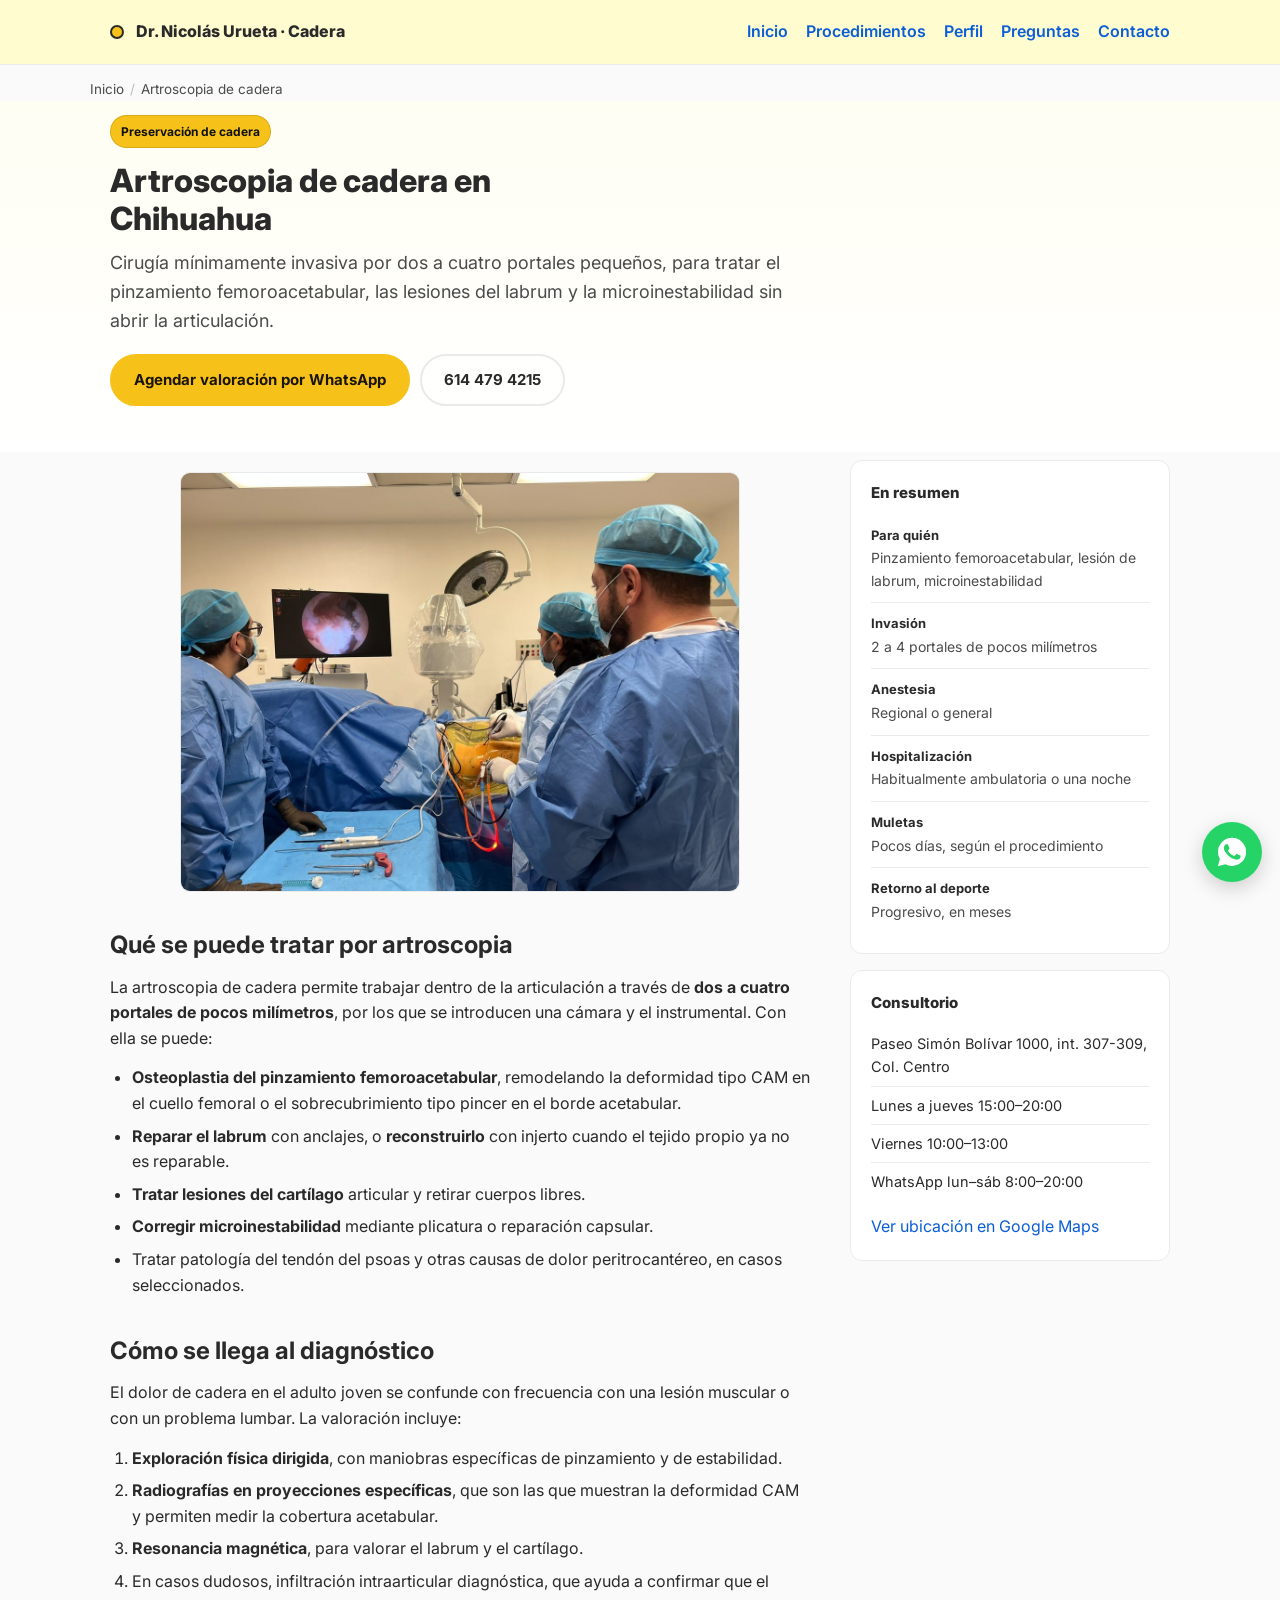
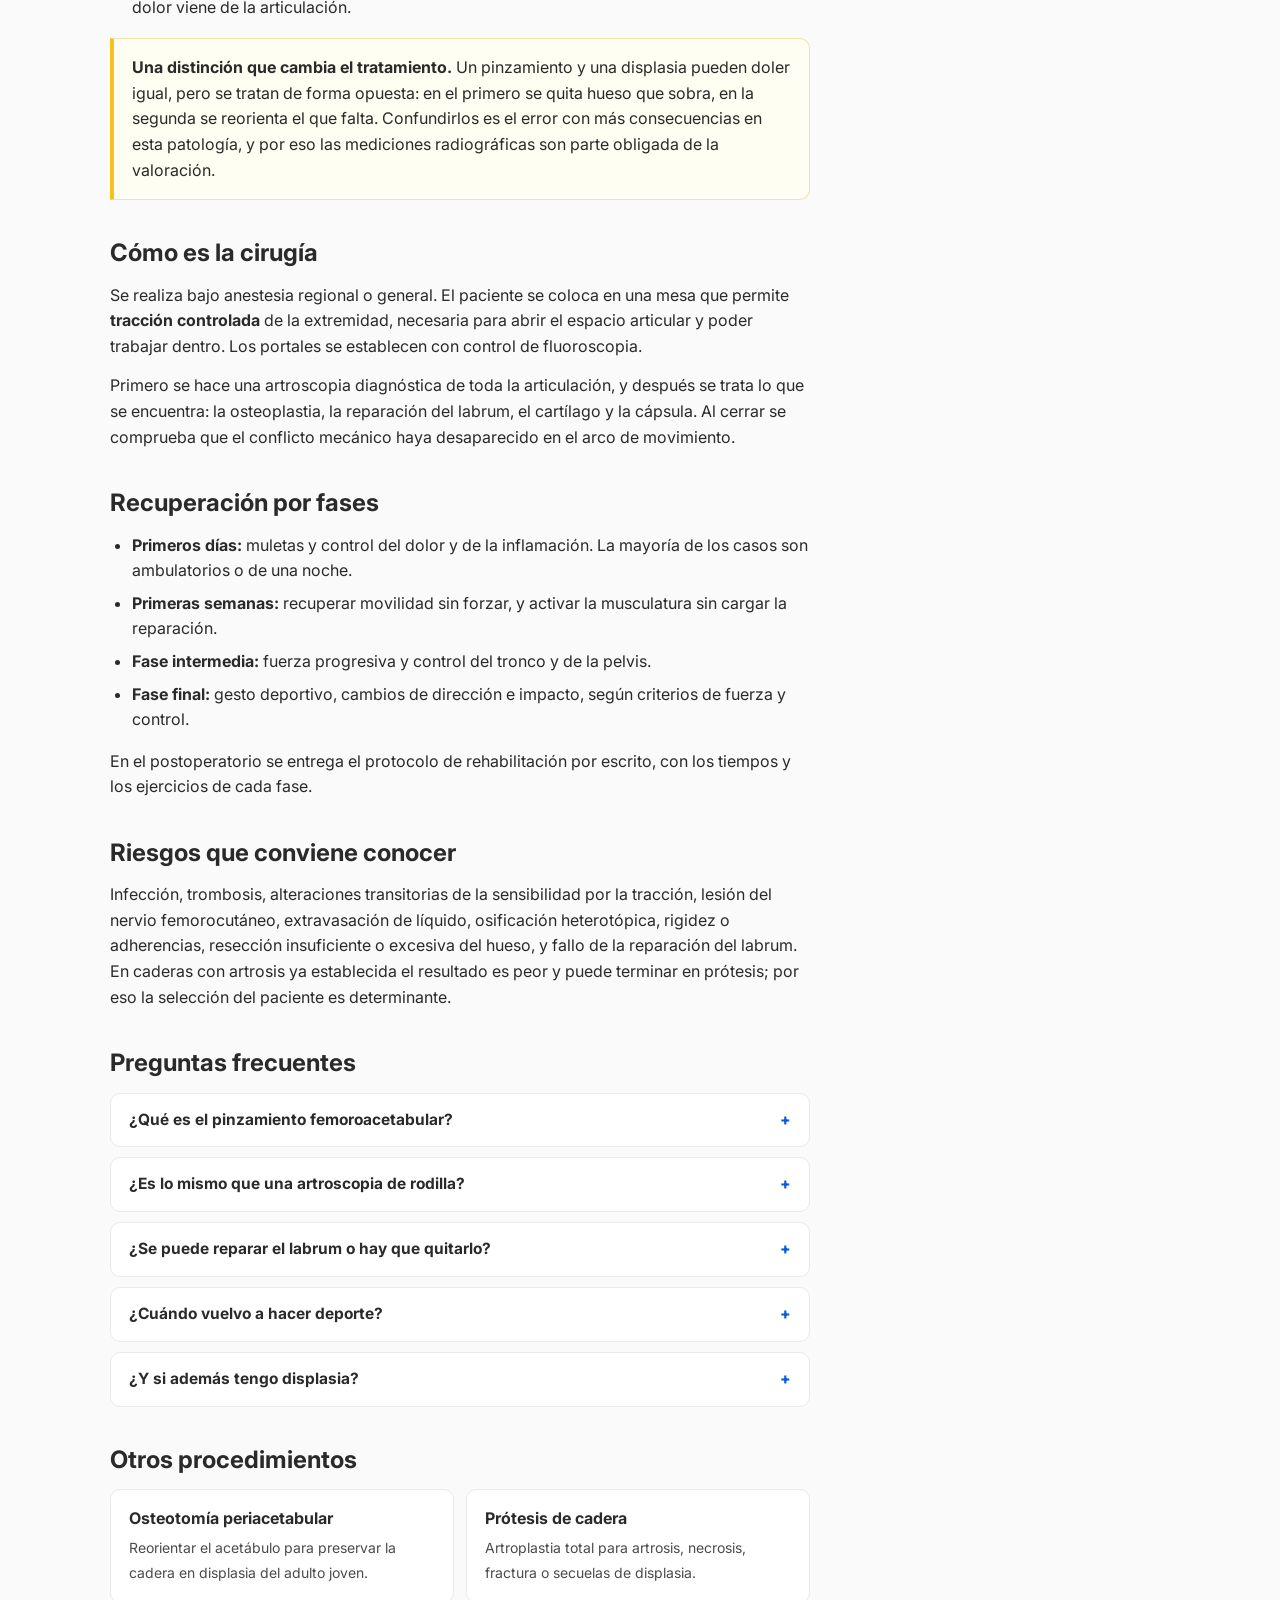
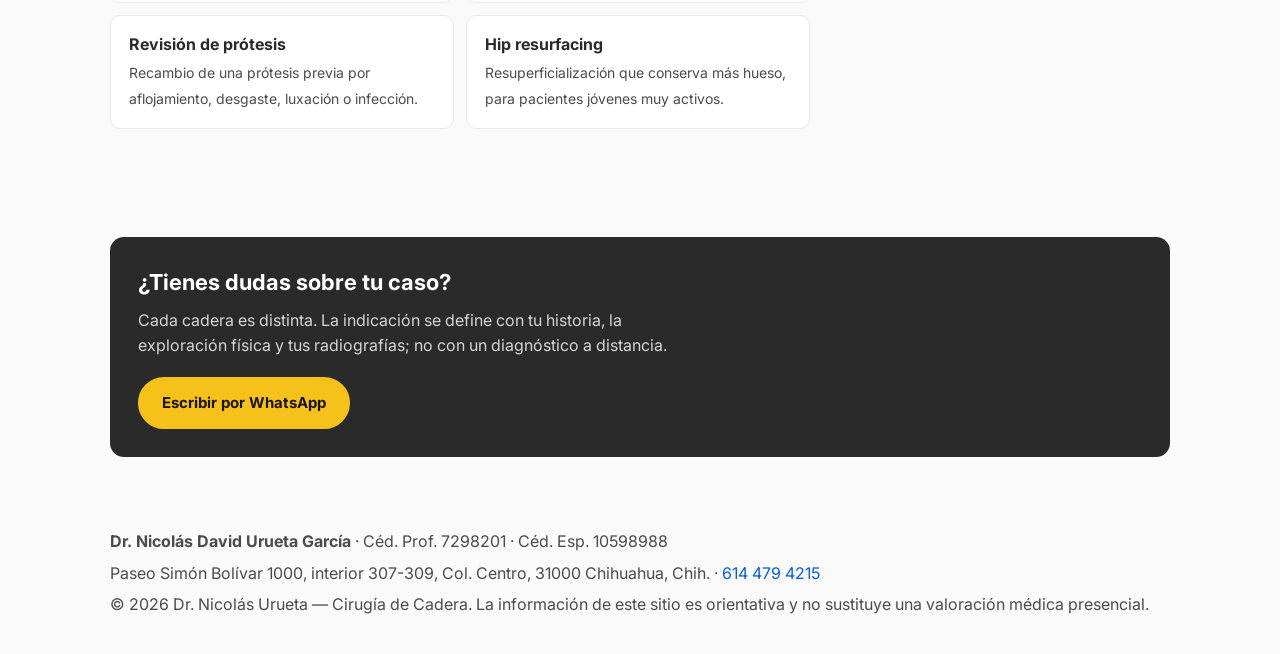
==== artroscopia-de-cadera.html @ ae05951d "Nivel 2: una pagina por procedimiento El sitio deja de ser un one-pager. Siete paginas nuevas, cada " ====
<!doctype html>
<html lang="es-MX">
<head>
  <meta charset="utf-8">
  <meta name="viewport" content="width=device-width, initial-scale=1">
  <title>Artroscopia de cadera en Chihuahua | Dr. Nicolás Urueta</title>
  <meta name="description" content="Artroscopia de cadera para pinzamiento femoroacetabular (CAM y pincer), reparación de labrum y microinestabilidad. Técnica, recuperación y retorno al deporte. Chihuahua.">
  <link rel="canonical" href="https://www.druruetacirugiacadera.com.mx/artroscopia-de-cadera">
  <link rel="icon" href="/favicon.svg" type="image/svg+xml">
  <link rel="apple-touch-icon" href="/apple-touch-icon.png">
  <meta name="theme-color" content="#F6C21A">
  <meta name="robots" content="index,follow,max-image-preview:large">
  <meta name="geo.region" content="MX-CHH">
  <meta name="geo.placename" content="Chihuahua">

  <meta property="og:type" content="article">
  <meta property="og:locale" content="es_MX">
  <meta property="og:site_name" content="Dr. Nicolás Urueta · Cirugía de Cadera">
  <meta property="og:title" content="Artroscopia de cadera en Chihuahua | Dr. Nicolás Urueta">
  <meta property="og:description" content="Artroscopia de cadera para pinzamiento femoroacetabular (CAM y pincer), reparación de labrum y microinestabilidad. Técnica, recuperación y retorno al deporte. Chihuahua.">
  <meta property="og:url" content="https://www.druruetacirugiacadera.com.mx/artroscopia-de-cadera">
  <meta property="og:image" content="https://www.druruetacirugiacadera.com.mx/og.jpg">
  <meta property="og:image:width" content="1200">
  <meta property="og:image:height" content="630">
  <meta name="twitter:card" content="summary_large_image">
  <meta name="twitter:title" content="Artroscopia de cadera en Chihuahua | Dr. Nicolás Urueta">
  <meta name="twitter:description" content="Artroscopia de cadera para pinzamiento femoroacetabular (CAM y pincer), reparación de labrum y microinestabilidad. Técnica, recuperación y retorno al deporte. Chihuahua.">
  <meta name="twitter:image" content="https://www.druruetacirugiacadera.com.mx/og.jpg">

  <link rel="preconnect" href="https://fonts.googleapis.com" crossorigin>
  <link href="https://fonts.googleapis.com/css2?family=Inter:wght@300;400;600;800&display=swap" rel="stylesheet">
  <link rel="stylesheet" href="/estilos.css">

  <script type="application/ld+json">
{
  "@context": "https://schema.org",
  "@graph": [
    {
      "@type": "MedicalWebPage",
      "@id": "https://www.druruetacirugiacadera.com.mx/artroscopia-de-cadera#page",
      "url": "https://www.druruetacirugiacadera.com.mx/artroscopia-de-cadera",
      "name": "Artroscopia de cadera en Chihuahua | Dr. Nicolás Urueta",
      "description": "Artroscopia de cadera para pinzamiento femoroacetabular (CAM y pincer), reparación de labrum y microinestabilidad. Técnica, recuperación y retorno al deporte. Chihuahua.",
      "inLanguage": "es-MX",
      "isPartOf": {
        "@type": "WebSite",
        "url": "https://www.druruetacirugiacadera.com.mx/"
      },
      "about": {
        "@id": "https://www.druruetacirugiacadera.com.mx/#physician"
      },
      "author": {
        "@id": "https://www.druruetacirugiacadera.com.mx/#physician"
      }
    },
    {
      "@type": "BreadcrumbList",
      "itemListElement": [
        {
          "@type": "ListItem",
          "position": 1,
          "name": "Inicio",
          "item": "https://www.druruetacirugiacadera.com.mx/"
        },
        {
          "@type": "ListItem",
          "position": 2,
          "name": "Artroscopia de cadera",
          "item": "https://www.druruetacirugiacadera.com.mx/artroscopia-de-cadera"
        }
      ]
    },
    {
      "@type": "MedicalProcedure",
      "@id": "https://www.druruetacirugiacadera.com.mx/artroscopia-de-cadera#procedimiento",
      "name": "Artroscopia de cadera",
      "procedureType": "https://schema.org/SurgicalProcedure",
      "bodyLocation": "Cadera",
      "description": "Artroscopia de cadera para pinzamiento femoroacetabular (CAM y pincer), reparación de labrum y microinestabilidad. Técnica, recuperación y retorno al deporte. Chihuahua.",
      "howPerformed": "A través de portales pequeños se introducen una cámara y el instrumental. Permite osteoplastia del pinzamiento CAM o pincer, reparación o reconstrucción del labrum, tratamiento de lesiones de cartílago y plicatura capsular.",
      "preparation": "Exploración física dirigida con maniobras de pinzamiento, radiografías en proyecciones específicas y resonancia magnética, habitualmente con evaluación del labrum.",
      "followup": "Muletas los primeros días, rehabilitación por fases y retorno progresivo al deporte a lo largo de varios meses.",
      "url": "https://www.druruetacirugiacadera.com.mx/artroscopia-de-cadera"
    },
    {
      "@type": "FAQPage",
      "mainEntity": [
        {
          "@type": "Question",
          "name": "¿Qué es el pinzamiento femoroacetabular?",
          "acceptedAnswer": {
            "@type": "Answer",
            "text": "Es un conflicto mecánico entre el fémur y el acetábulo. Puede ser porque el cuello del fémur tiene una prominencia que no debería estar —lo que se llama deformidad tipo CAM—, porque el acetábulo cubre de más en un borde —tipo pincer—, o por una combinación de las dos. El resultado es que en ciertos movimientos, sobre todo flexión con rotación interna, esas dos superficies chocan. Ese choque repetido desgarra el labrum y daña el cartílago del borde acetabular."
          }
        },
        {
          "@type": "Question",
          "name": "¿Es lo mismo que una artroscopia de rodilla?",
          "acceptedAnswer": {
            "@type": "Answer",
            "text": "No, y la diferencia importa. La cadera es una articulación profunda, rodeada de músculo y con una cápsula muy resistente. Técnicamente es considerablemente más demandante que la rodilla, requiere instrumental específico, tracción controlada de la extremidad y control con fluoroscopia. Es una de las razones por las que se considera un procedimiento de subespecialidad y no una artroscopia general."
          }
        },
        {
          "@type": "Question",
          "name": "¿Se puede reparar el labrum o hay que quitarlo?",
          "acceptedAnswer": {
            "@type": "Answer",
            "text": "Siempre que sea posible se repara, no se resecciona. El labrum tiene una función de sellado que ayuda a la estabilidad y a la distribución del líquido articular dentro de la cadera; quitarlo alivia a corto plazo pero deja peor la mecánica. Cuando el tejido ya no es reparable existe la posibilidad de reconstruirlo con injerto. Esa decisión depende de lo que se encuentre durante la cirugía y se conversa antes como escenario posible."
          }
        },
        {
          "@type": "Question",
          "name": "¿Cuándo vuelvo a hacer deporte?",
          "acceptedAnswer": {
            "@type": "Answer",
            "text": "El retorno es por fases y toma meses, no semanas. Las primeras semanas se trabaja movilidad y control, después fuerza, y al final gesto deportivo e impacto. Forzar el calendario es la causa más frecuente de que una artroscopia bien hecha dé un resultado mediocre. El alta deportiva se da por criterios de fuerza y control, no por fecha en el calendario."
          }
        },
        {
          "@type": "Question",
          "name": "¿Y si además tengo displasia?",
          "acceptedAnswer": {
            "@type": "Answer",
            "text": "Ahí hay que tener cuidado. En una cadera displásica, hacer solo artroscopia puede empeorar la inestabilidad, porque el labrum y la cápsula están compensando una cobertura ósea insuficiente. En esos casos la conversación correcta es sobre corregir la cobertura, con una osteotomía periacetabular, sola o combinada. Distinguir un pinzamiento de una displasia es una de las decisiones más importantes de toda la valoración."
          }
        }
      ]
    }
  ]
}
  </script>
</head>
<body>

  <header class="nav">
    <div class="wrap nav-inner">
      <a class="brand" href="/" style="text-decoration:none">
        <span class="dot"></span>
        <span class="brandname">Dr. Nicolás Urueta · Cadera</span>
      </a>
      <nav>
        <ul>
          <li><a href="/">Inicio</a></li>
          <li><a href="/#procedimientos">Procedimientos</a></li>
          <li><a href="/dr-nicolas-urueta">Perfil</a></li>
          <li><a href="/preguntas-frecuentes">Preguntas</a></li>
          <li><a href="/#contacto">Contacto</a></li>
        </ul>
      </nav>
    </div>
  </header>

  <div class="wrap crumb"><a href="/">Inicio</a><span>/</span>Artroscopia de cadera</div>

  <section class="page-hero" style="border-top:none;padding-top:14px">
    <div class="wrap">
      <span class="chip">Preservación de cadera</span>
      <h1>Artroscopia de cadera en Chihuahua</h1>
      <p class="lead">Cirugía mínimamente invasiva por dos a cuatro portales pequeños, para tratar el pinzamiento femoroacetabular, las lesiones del labrum y la microinestabilidad sin abrir la articulación.</p>
      <div class="cta-row">
        <a class="btn btn-primary" href="https://wa.me/526142157019?text=Hola%2C%20me%20gustar%C3%ADa%20agendar%20una%20cita">Agendar valoración por WhatsApp</a>
        <a class="btn btn-ghost" href="tel:+526144794215">614 479 4215</a>
      </div>
    </div>
  </section>

  <section style="border-top:none;padding-top:8px">
    <div class="wrap layout">
      <div class="prose">
  <img class="procedure-image" src="/artroscopia-cadera.jpg" alt="El Dr. Nicolás Urueta y su equipo durante una artroscopia de cadera en quirófano" loading="lazy" width="1200" height="900">

  <h2>Qué se puede tratar por artroscopia</h2>
  <p>La artroscopia de cadera permite trabajar dentro de la articulación a través de <strong>dos a cuatro portales de pocos milímetros</strong>, por los que se introducen una cámara y el instrumental. Con ella se puede:</p>
  <ul>
    <li><strong>Osteoplastia del pinzamiento femoroacetabular</strong>, remodelando la deformidad tipo CAM en el cuello femoral o el sobrecubrimiento tipo pincer en el borde acetabular.</li>
    <li><strong>Reparar el labrum</strong> con anclajes, o <strong>reconstruirlo</strong> con injerto cuando el tejido propio ya no es reparable.</li>
    <li><strong>Tratar lesiones del cartílago</strong> articular y retirar cuerpos libres.</li>
    <li><strong>Corregir microinestabilidad</strong> mediante plicatura o reparación capsular.</li>
    <li>Tratar patología del tendón del psoas y otras causas de dolor peritrocantéreo, en casos seleccionados.</li>
  </ul>

  <h2>Cómo se llega al diagnóstico</h2>
  <p>El dolor de cadera en el adulto joven se confunde con frecuencia con una lesión muscular o con un problema lumbar. La valoración incluye:</p>
  <ol>
    <li><strong>Exploración física dirigida</strong>, con maniobras específicas de pinzamiento y de estabilidad.</li>
    <li><strong>Radiografías en proyecciones específicas</strong>, que son las que muestran la deformidad CAM y permiten medir la cobertura acetabular.</li>
    <li><strong>Resonancia magnética</strong>, para valorar el labrum y el cartílago.</li>
    <li>En casos dudosos, infiltración intraarticular diagnóstica, que ayuda a confirmar que el dolor viene de la articulación.</li>
  </ol>

  <div class="callout">
    <p><strong>Una distinción que cambia el tratamiento.</strong> Un pinzamiento y una displasia pueden doler igual, pero se tratan de forma opuesta: en el primero se quita hueso que sobra, en la segunda se reorienta el que falta. Confundirlos es el error con más consecuencias en esta patología, y por eso las mediciones radiográficas son parte obligada de la valoración.</p>
  </div>

  <h2>Cómo es la cirugía</h2>
  <p>Se realiza bajo anestesia regional o general. El paciente se coloca en una mesa que permite <strong>tracción controlada</strong> de la extremidad, necesaria para abrir el espacio articular y poder trabajar dentro. Los portales se establecen con control de fluoroscopia.</p>
  <p>Primero se hace una artroscopia diagnóstica de toda la articulación, y después se trata lo que se encuentra: la osteoplastia, la reparación del labrum, el cartílago y la cápsula. Al cerrar se comprueba que el conflicto mecánico haya desaparecido en el arco de movimiento.</p>

  <h2>Recuperación por fases</h2>
  <ul>
    <li><strong>Primeros días:</strong> muletas y control del dolor y de la inflamación. La mayoría de los casos son ambulatorios o de una noche.</li>
    <li><strong>Primeras semanas:</strong> recuperar movilidad sin forzar, y activar la musculatura sin cargar la reparación.</li>
    <li><strong>Fase intermedia:</strong> fuerza progresiva y control del tronco y de la pelvis.</li>
    <li><strong>Fase final:</strong> gesto deportivo, cambios de dirección e impacto, según criterios de fuerza y control.</li>
  </ul>
  <p>En el postoperatorio se entrega el protocolo de rehabilitación por escrito, con los tiempos y los ejercicios de cada fase.</p>

  <h2>Riesgos que conviene conocer</h2>
  <p>Infección, trombosis, alteraciones transitorias de la sensibilidad por la tracción, lesión del nervio femorocutáneo, extravasación de líquido, osificación heterotópica, rigidez o adherencias, resección insuficiente o excesiva del hueso, y fallo de la reparación del labrum. En caderas con artrosis ya establecida el resultado es peor y puede terminar en prótesis; por eso la selección del paciente es determinante.</p>
 
  <h2>Preguntas frecuentes</h2>
  <details class="faq"><summary>¿Qué es el pinzamiento femoroacetabular?</summary><div class="body"><p>Es un conflicto mecánico entre el fémur y el acetábulo. Puede ser porque el cuello del fémur tiene una prominencia que no debería estar —lo que se llama deformidad tipo CAM—, porque el acetábulo cubre de más en un borde —tipo pincer—, o por una combinación de las dos.</p><p>El resultado es que en ciertos movimientos, sobre todo flexión con rotación interna, esas dos superficies chocan. Ese choque repetido desgarra el labrum y daña el cartílago del borde acetabular.</p></div></details>
  <details class="faq"><summary>¿Es lo mismo que una artroscopia de rodilla?</summary><div class="body"><p>No, y la diferencia importa. La cadera es una articulación profunda, rodeada de músculo y con una cápsula muy resistente. Técnicamente es considerablemente más demandante que la rodilla, requiere instrumental específico, tracción controlada de la extremidad y control con fluoroscopia.</p><p>Es una de las razones por las que se considera un procedimiento de subespecialidad y no una artroscopia general.</p></div></details>
  <details class="faq"><summary>¿Se puede reparar el labrum o hay que quitarlo?</summary><div class="body"><p>Siempre que sea posible se repara, no se resecciona. El labrum tiene una función de sellado que ayuda a la estabilidad y a la distribución del líquido articular dentro de la cadera; quitarlo alivia a corto plazo pero deja peor la mecánica.</p><p>Cuando el tejido ya no es reparable existe la posibilidad de reconstruirlo con injerto. Esa decisión depende de lo que se encuentre durante la cirugía y se conversa antes como escenario posible.</p></div></details>
  <details class="faq"><summary>¿Cuándo vuelvo a hacer deporte?</summary><div class="body"><p>El retorno es por fases y toma meses, no semanas. Las primeras semanas se trabaja movilidad y control, después fuerza, y al final gesto deportivo e impacto.</p><p>Forzar el calendario es la causa más frecuente de que una artroscopia bien hecha dé un resultado mediocre. El alta deportiva se da por criterios de fuerza y control, no por fecha en el calendario.</p></div></details>
  <details class="faq"><summary>¿Y si además tengo displasia?</summary><div class="body"><p>Ahí hay que tener cuidado. En una cadera displásica, hacer solo artroscopia puede empeorar la inestabilidad, porque el labrum y la cápsula están compensando una cobertura ósea insuficiente.</p><p>En esos casos la conversación correcta es sobre corregir la cobertura, con una osteotomía periacetabular, sola o combinada. Distinguir un pinzamiento de una displasia es una de las decisiones más importantes de toda la valoración.</p></div></details>
  <h2>Otros procedimientos</h2>
  <div class="related"><a href="/osteotomia-periacetabular"><b>Osteotomía periacetabular</b><span>Reorientar el acetábulo para preservar la cadera en displasia del adulto joven.</span></a><a href="/protesis-de-cadera"><b>Prótesis de cadera</b><span>Artroplastia total para artrosis, necrosis, fractura o secuelas de displasia.</span></a><a href="/revision-de-protesis"><b>Revisión de prótesis</b><span>Recambio de una prótesis previa por aflojamiento, desgaste, luxación o infección.</span></a><a href="/hip-resurfacing"><b>Hip resurfacing</b><span>Resuperficialización que conserva más hueso, para pacientes jóvenes muy activos.</span></a></div>
      </div>
      <div class="aside">
        <div class="card"><h4>En resumen</h4><div class="keyval" style="margin:0;border:none"><div><b>Para quién</b><span>Pinzamiento femoroacetabular, lesión de labrum, microinestabilidad</span></div><div><b>Invasión</b><span>2 a 4 portales de pocos milímetros</span></div><div><b>Anestesia</b><span>Regional o general</span></div><div><b>Hospitalización</b><span>Habitualmente ambulatoria o una noche</span></div><div><b>Muletas</b><span>Pocos días, según el procedimiento</span></div><div><b>Retorno al deporte</b><span>Progresivo, en meses</span></div></div></div>
        <div class="card">
          <h4>Consultorio</h4>
          <ul>
            <li>Paseo Simón Bolívar 1000, int. 307-309, Col. Centro</li>
            <li>Lunes a jueves 15:00–20:00</li>
            <li>Viernes 10:00–13:00</li>
            <li>WhatsApp lun–sáb 8:00–20:00</li>
          </ul>
          <p style="margin:14px 0 0"><a href="https://www.google.com/maps/place/Dr.+Nicolas+Urueta%2FCirugia+de+Cadera/@28.6292229,-106.0764218,16z/data=!3m1!4b1!4m6!3m5!1s0x86ea5dfb6e43054b:0x865b34112a9fd4a!8m2!3d28.6292229!4d-106.0738469!16s%2Fg%2F11rzkf9728">Ver ubicación en Google Maps</a></p>
        </div>
      </div>
    </div>
  </section>

  <section style="border-top:none">
    <div class="wrap">
      <div class="cta-band">
        <h2>¿Tienes dudas sobre tu caso?</h2>
        <p>Cada cadera es distinta. La indicación se define con tu historia, la exploración física y tus radiografías; no con un diagnóstico a distancia.</p>
        <a class="btn btn-primary" href="https://wa.me/526142157019?text=Hola%2C%20me%20gustar%C3%ADa%20agendar%20una%20cita">Escribir por WhatsApp</a>
      </div>
    </div>
  </section>

  <footer>
    <div class="wrap">
      <p class="muted" style="margin:0 0 6px"><strong>Dr. Nicolás David Urueta García</strong> · Céd. Prof. 7298201 · Céd. Esp. 10598988</p>
      <p class="muted" style="margin:0 0 6px">Paseo Simón Bolívar 1000, interior 307-309, Col. Centro, 31000 Chihuahua, Chih. · <a href="tel:+526144794215">614 479 4215</a></p>
      <p class="muted" style="margin:0">© <span id="y"></span> Dr. Nicolás Urueta — Cirugía de Cadera. La información de este sitio es orientativa y no sustituye una valoración médica presencial.</p>
    </div>
  </footer>
  <a class="whatsapp-float" href="https://wa.me/526142157019?text=Hola%2C%20me%20gustar%C3%ADa%20agendar%20una%20cita" aria-label="Escribir por WhatsApp">
    <svg width="34" height="34" viewBox="0 0 24 24" fill="#fff" aria-hidden="true"><path d="M12.04 2A9.9 9.9 0 0 0 2.1 11.9c0 1.75.46 3.46 1.34 4.96L2 22l5.28-1.38a9.9 9.9 0 0 0 4.76 1.21h.01a9.9 9.9 0 0 0 9.9-9.9A9.9 9.9 0 0 0 12.04 2Zm5.8 14.03c-.24.68-1.4 1.3-1.93 1.35-.53.05-1.03.24-3.48-.72-2.95-1.16-4.8-4.2-4.95-4.4-.14-.2-1.17-1.56-1.17-2.98 0-1.42.74-2.12 1-2.41.26-.29.57-.36.76-.36l.55.01c.17 0 .41-.07.64.49.24.58.8 1.98.87 2.12.07.15.12.32.02.51-.1.2-.15.32-.29.5-.15.17-.31.38-.44.51-.15.14-.3.3-.13.6.17.29.76 1.26 1.63 2.04 1.12 1 2.06 1.31 2.35 1.46.29.14.46.12.63-.07.17-.2.73-.85.93-1.14.19-.29.39-.24.65-.15.27.1 1.7.8 1.99.95.29.14.48.22.55.34.07.13.07.75-.17 1.43Z"/></svg>
  </a>
  <script>document.getElementById('y').textContent=new Date().getFullYear();</script>
</body>
</html>
---- estilos.css ----
:root{
  --brand:#F6C21A;
  --ink:#2A2A2A;
  --ink-2:#4B4B4B;
  --bg:#FAFAFA;
  --card:#FFFFFF;
  --line:#EAEAEA;
  --accent:#0B5ED7;
}
*{box-sizing:border-box}
html,body{margin:0;padding:0;background:var(--bg);color:var(--ink);font-family:Inter,system-ui,-apple-system,Segoe UI,Roboto,Arial,sans-serif;line-height:1.6}
a{color:var(--accent);text-decoration:none}
a:hover{text-decoration:underline}
header.nav{position:sticky;top:0;z-index:50;background:#fffccf;border-bottom:1px solid var(--line);}
.wrap{max-width:1100px;margin:0 auto;padding:0 20px}
.nav-inner{display:flex;align-items:center;justify-content:space-between;height:64px}
.brand{display:flex;align-items:center;gap:12px}
.dot{width:14px;height:14px;border-radius:50%;background:var(--brand);border:2px solid var(--ink)}
.brand .brandname{font-size:16px;margin:0;font-weight:800;color:var(--ink)}
nav ul{display:flex;gap:18px;list-style:none;margin:0;padding:0;font-weight:600}

.hero{padding:56px 0;background:linear-gradient(180deg,#fffef3,#ffffff)}
.hero-grid{display:grid;grid-template-columns:1.2fr 1fr;gap:28px;align-items:center}
.hero h1{font-size:34px;line-height:1.15;margin:0 0 10px 0;font-weight:800}
.cta-row{display:flex;flex-wrap:wrap;gap:10px;margin:18px 0 14px}
.btn{display:inline-block;padding:12px 22px;border-radius:999px;font-weight:700;font-size:15px;text-decoration:none;border:2px solid transparent}
.btn:hover{text-decoration:none}
.btn-primary{background:var(--brand);color:#1A1409;border-color:var(--brand)}
.btn-primary:hover{background:#ffd449}
.btn-ghost{color:var(--ink);border-color:var(--line)}
.btn-ghost:hover{border-color:var(--brand)}
.trust{font-size:14px;color:var(--ink-2);margin:0;display:flex;flex-wrap:wrap;gap:6px;align-items:center}
.trust .stars{color:#E0A82E;letter-spacing:1px}
.trust .sep{color:#bbb}
.hero p.lead{font-size:18px;color:var(--ink-2);margin:0 0 16px 0}
.chip{display:inline-block;background:var(--brand);color:#111;padding:6px 10px;border-radius:999px;font-weight:700;font-size:12px;border:1px solid #00000020}
.hero-card{background:var(--card);border:1px solid var(--line);border-radius:14px;overflow:hidden}
.hero-card img{width:100%;display:block;object-fit:cover;height:100%}

section{padding:36px 0;border-top:1px solid var(--line)}
h2{font-size:26px;margin:0 0 14px 0}
h3{font-size:20px;margin:18px 0 8px 0}
.grid-2{display:grid;grid-template-columns:1fr 1fr;gap:22px}
.card{background:var(--card);border:1px solid var(--line);border-radius:12px;padding:18px}
.procedure-image{width:100%;max-width:560px;height:auto;display:block;margin:12px auto;border-radius:10px;border:1px solid var(--line)}
.index-list a{display:block;padding:8px 12px;border:1px dashed var(--line);border-radius:10px;margin-bottom:10px;background:#fff}
.muted{color:var(--ink-2)}
.contact{display:grid;grid-template-columns:1fr;gap:18px}
.badge{display:inline-block;font-size:12px;padding:3px 10px;border-radius:999px;border:1px solid var(--line);background:#fff}
footer{padding:36px 0;color:var(--ink-2)}
.whatsapp-float{position:fixed;width:60px;height:60px;right:18px;bottom:18px;background:#25D366;border-radius:50%;display:flex;align-items:center;justify-content:center;box-shadow:0 6px 20px rgba(0,0,0,.18);z-index:9999}
.whatsapp-float img{width:34px;height:34px}
.whatsapp-float:hover{filter:brightness(1.05)}
table.hours{width:100%;border-collapse:collapse;font-size:15px;margin:8px 0 12px}
table.hours td{padding:8px 0;border-bottom:1px solid var(--line)}
table.hours tr:last-child td{border-bottom:none}
table.hours td:last-child{text-align:right;font-weight:600;font-variant-numeric:tabular-nums}
@media (max-width:900px){.hero-grid{grid-template-columns:1fr} .grid-2{grid-template-columns:1fr} .contact{grid-template-columns:1fr}}

/* ===== subpáginas de procedimiento ===== */
.crumb{font-size:13.5px;color:var(--ink-2);padding:14px 0 0}
.crumb a{color:var(--ink-2)}
.crumb span{color:#bbb;margin:0 6px}
.page-hero{padding:26px 0 32px;background:linear-gradient(180deg,#fffef3,#ffffff)}
.page-hero .chip{margin-bottom:14px}
.page-hero h1{font-size:32px;line-height:1.18;margin:0 0 12px;font-weight:800;max-width:22ch}
.page-hero p.lead{font-size:18px;color:var(--ink-2);margin:0 0 18px;max-width:62ch}
.prose{max-width:70ch}
.prose h2{font-size:24px;margin:34px 0 10px}
.prose h3{font-size:18px;margin:22px 0 6px}
.prose p{margin:0 0 14px}
.prose ul,.prose ol{margin:0 0 16px;padding-left:22px}
.prose li{margin-bottom:7px}
.layout{display:grid;grid-template-columns:1fr;gap:28px}
@media(min-width:980px){.layout{grid-template-columns:minmax(0,1fr) 320px;gap:40px;align-items:start}}
.aside{position:sticky;top:84px;display:flex;flex-direction:column;gap:16px}
.aside .card{padding:20px}
.aside h4{margin:0 0 10px;font-size:15px;font-weight:800}
.aside ul{list-style:none;margin:0;padding:0;font-size:14.5px}
.aside li{padding:7px 0;border-bottom:1px solid var(--line)}
.aside li:last-child{border-bottom:none}
.callout{background:#fffef3;border:1px solid #f0e2a8;border-left:4px solid var(--brand);border-radius:0 10px 10px 0;padding:16px 18px;margin:18px 0}
.callout p{margin:0}
.callout p+p{margin-top:10px}
.keyval{border:1px solid var(--line);border-radius:10px;overflow:hidden;background:var(--card);margin:18px 0}
.keyval div{display:flex;gap:14px;padding:11px 16px;border-bottom:1px solid var(--line);font-size:15px}
.keyval div:last-child{border-bottom:none}
.keyval dt,.keyval b{flex:0 0 38%;font-weight:700;margin:0}
.keyval dd,.keyval span{margin:0;color:var(--ink-2)}
details.faq{border:1px solid var(--line);border-radius:10px;background:var(--card);margin-bottom:10px}
details.faq summary{padding:14px 18px;font-weight:700;cursor:pointer;list-style:none;font-size:15.5px}
details.faq summary::-webkit-details-marker{display:none}
details.faq summary::after{content:"+";float:right;color:var(--accent);font-weight:800}
details.faq[open] summary::after{content:"−"}
details.faq .body{padding:0 18px 16px;color:var(--ink-2)}
details.faq .body p{margin:0 0 10px}
details.faq .body p:last-child{margin-bottom:0}
.related{display:grid;gap:12px;grid-template-columns:1fr}
@media(min-width:700px){.related{grid-template-columns:1fr 1fr}}
.related a{display:block;padding:16px 18px;border:1px solid var(--line);border-radius:10px;background:var(--card);text-decoration:none}
.related a:hover{border-color:var(--brand);text-decoration:none}
.related b{display:block;color:var(--ink);font-size:16px;margin-bottom:3px}
.related span{color:var(--ink-2);font-size:14px}
.cta-band{background:var(--ink);color:#fff;border-radius:14px;padding:28px;margin:36px 0 0}
.cta-band h2{color:#fff;margin:0 0 8px;font-size:22px}
.cta-band p{color:#d6d6d6;margin:0 0 18px;max-width:56ch}

/* la tarjeta lateral es angosta: apilar etiqueta y valor */
.aside .keyval div{flex-direction:column;gap:2px;padding:10px 0}
.aside .keyval b{flex:none;font-size:13px;color:var(--ink)}
.aside .keyval span{font-size:14px}
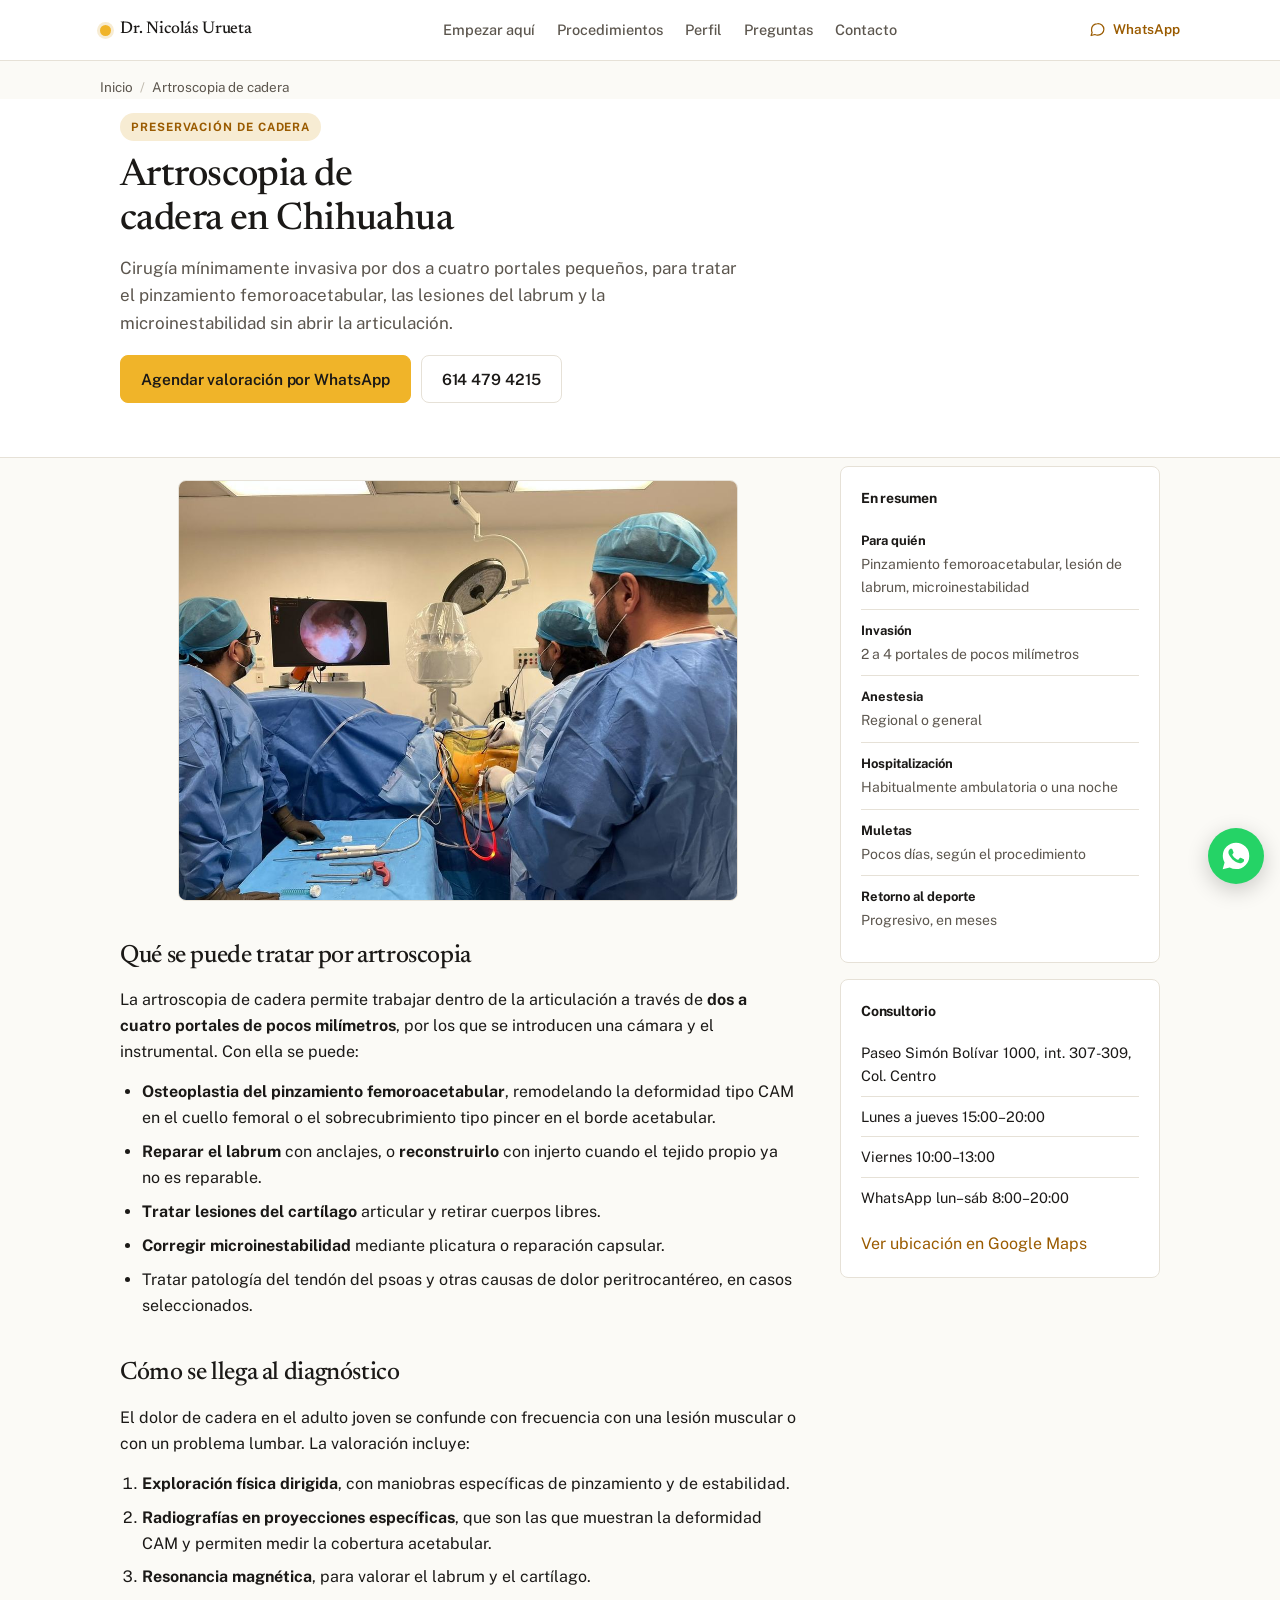
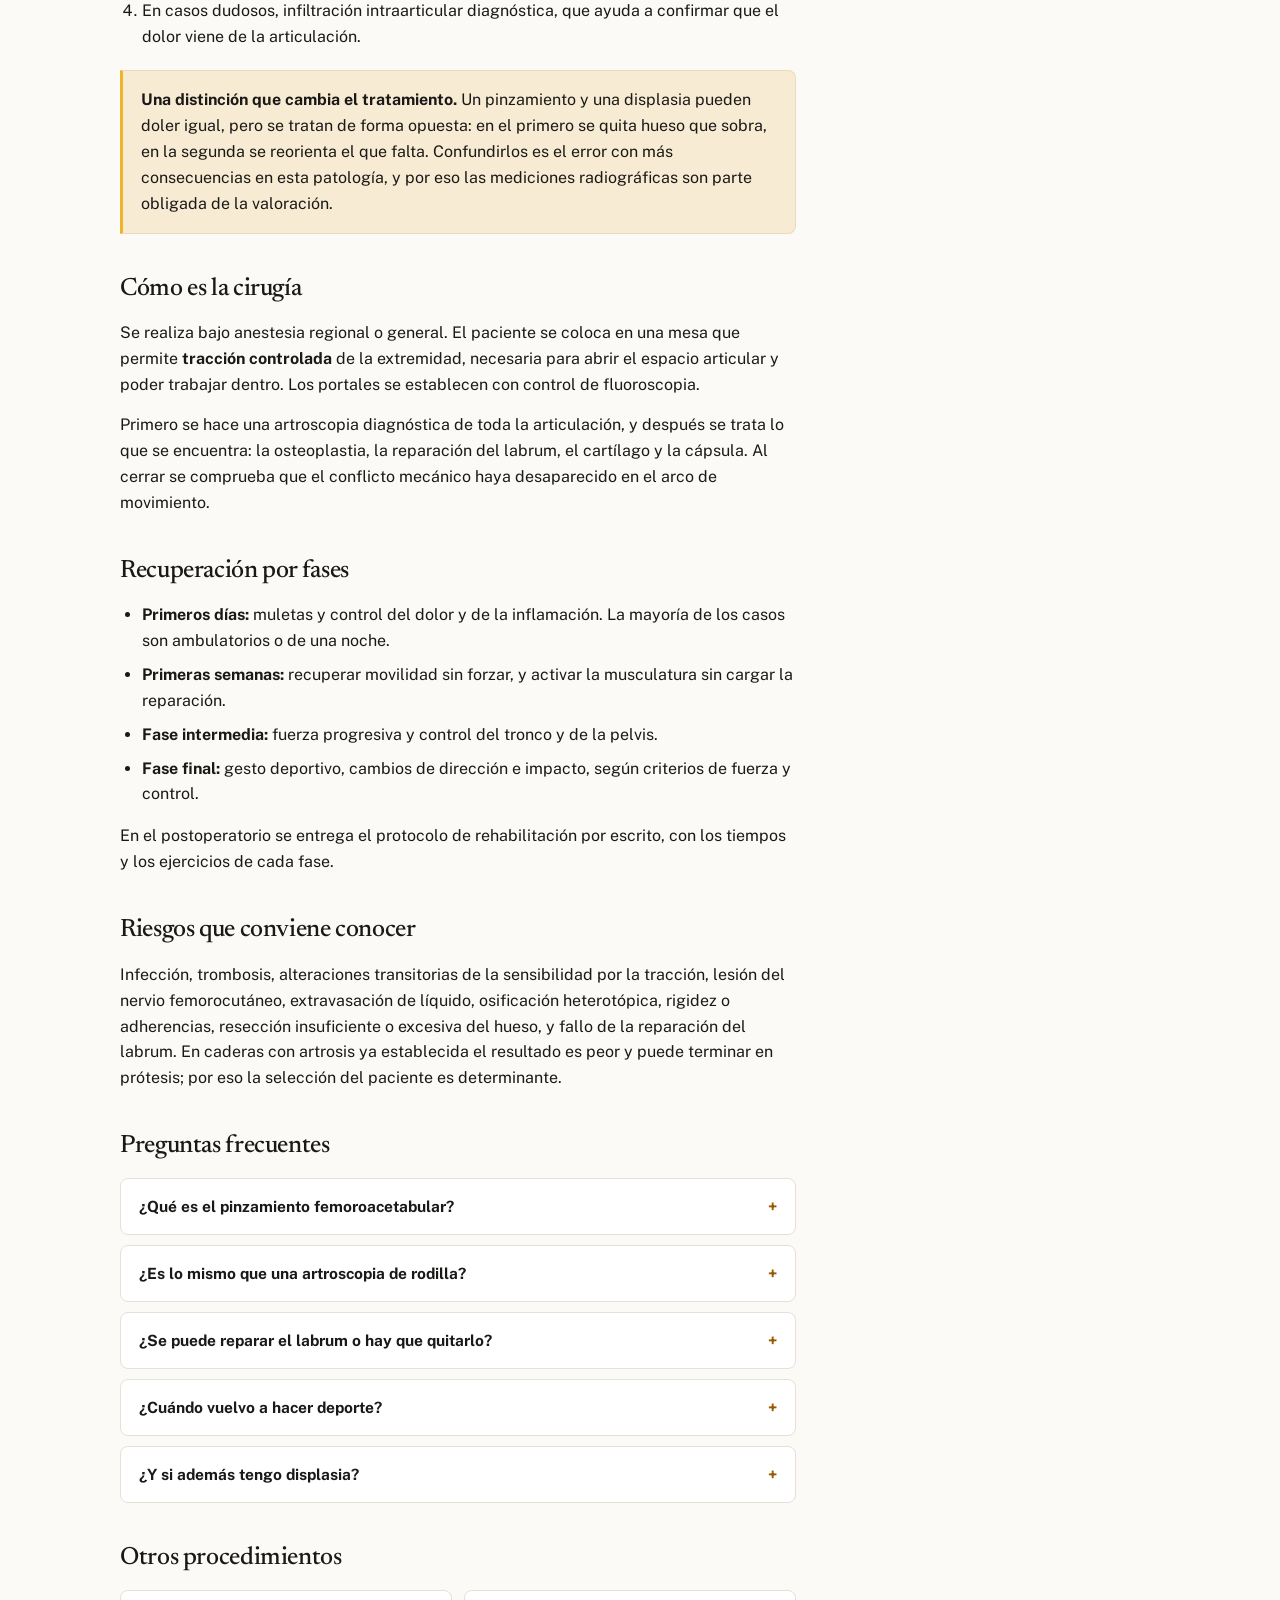
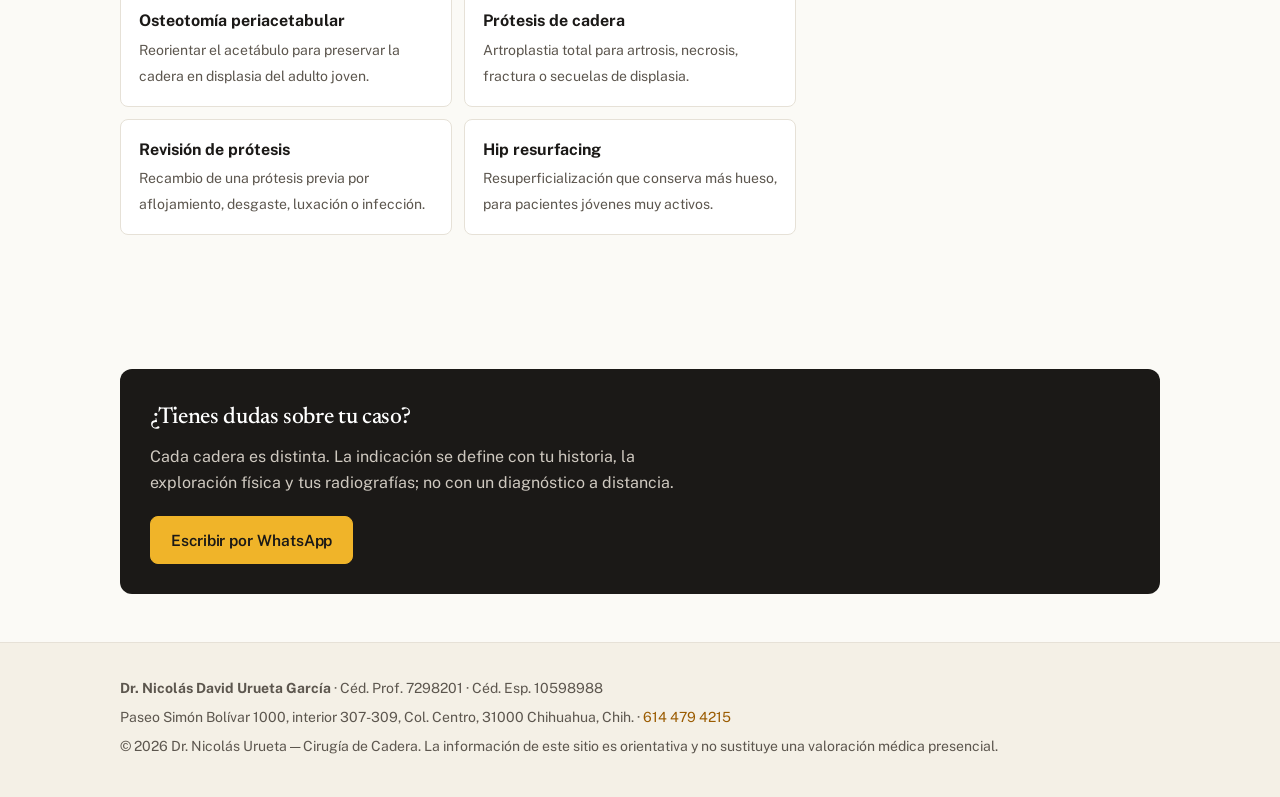
==== commit 74cf2fc2: "Rediseño: sistema visual ámbar, portada reestructurada e imágenes limpias" ====
--- a/artroscopia-de-cadera.html
+++ b/artroscopia-de-cadera.html
@@ -3,12 +3,21 @@
 <head>
   <meta charset="utf-8">
   <meta name="viewport" content="width=device-width, initial-scale=1">
+  <meta name="google-site-verification" content="ORVi8z3fPBfjzz4dWHsPCKyTEjBym1CVmNgonIQuiCM">
+  <!-- Google tag (gtag.js) -->
+  <script async src="https://www.googletagmanager.com/gtag/js?id=G-1K8H9Z2335"></script>
+  <script>
+    window.dataLayer = window.dataLayer || [];
+    function gtag(){dataLayer.push(arguments);}
+    gtag('js', new Date());
+    gtag('config', 'G-1K8H9Z2335');
+  </script>
   <title>Artroscopia de cadera en Chihuahua | Dr. Nicolás Urueta</title>
   <meta name="description" content="Artroscopia de cadera para pinzamiento femoroacetabular (CAM y pincer), reparación de labrum y microinestabilidad. Técnica, recuperación y retorno al deporte. Chihuahua.">
   <link rel="canonical" href="https://www.druruetacirugiacadera.com.mx/artroscopia-de-cadera">
   <link rel="icon" href="/favicon.svg" type="image/svg+xml">
   <link rel="apple-touch-icon" href="/apple-touch-icon.png">
-  <meta name="theme-color" content="#F6C21A">
+  <meta name="theme-color" content="#F0B429">
   <meta name="robots" content="index,follow,max-image-preview:large">
   <meta name="geo.region" content="MX-CHH">
   <meta name="geo.placename" content="Chihuahua">
@@ -28,7 +37,7 @@
   <meta name="twitter:image" content="https://www.druruetacirugiacadera.com.mx/og.jpg">
 
   <link rel="preconnect" href="https://fonts.googleapis.com" crossorigin>
-  <link href="https://fonts.googleapis.com/css2?family=Inter:wght@300;400;600;800&display=swap" rel="stylesheet">
+  <link href="https://fonts.googleapis.com/css2?family=Newsreader:opsz,wght@6..72,400;6..72,500&family=Public+Sans:wght@400;500;600;700&display=swap" rel="stylesheet">
   <link rel="stylesheet" href="/estilos.css">
 
   <script type="application/ld+json">
@@ -135,19 +144,20 @@
 
   <header class="nav">
     <div class="wrap nav-inner">
-      <a class="brand" href="/" style="text-decoration:none">
+      <a class="brand" href="/">
         <span class="dot"></span>
-        <span class="brandname">Dr. Nicolás Urueta · Cadera</span>
+        <span class="brandname">Dr. Nicolás Urueta</span>
       </a>
-      <nav>
+      <nav aria-label="Principal">
         <ul>
-          <li><a href="/">Inicio</a></li>
+          <li><a href="/#motivos">Empezar aquí</a></li>
           <li><a href="/#procedimientos">Procedimientos</a></li>
           <li><a href="/dr-nicolas-urueta">Perfil</a></li>
           <li><a href="/preguntas-frecuentes">Preguntas</a></li>
           <li><a href="/#contacto">Contacto</a></li>
         </ul>
       </nav>
+      <a class="nav-cta" href="https://wa.me/526142157019?text=Hola%2C%20me%20gustar%C3%ADa%20agendar%20una%20cita"><svg viewBox="0 0 24 24" fill="none" stroke="currentColor" stroke-width="1.7" stroke-linecap="round" stroke-linejoin="round" aria-hidden="true"><path d="M21 11.5a8.4 8.4 0 0 1-9 8.4 9 9 0 0 1-3.7-.8L3 20.5l1.4-4.2A8.3 8.3 0 0 1 3.6 12a8.4 8.4 0 0 1 8.4-8.4 8.4 8.4 0 0 1 9 7.9Z"/></svg> WhatsApp</a>
     </div>
   </header>
 
@@ -168,7 +178,7 @@
   <section style="border-top:none;padding-top:8px">
     <div class="wrap layout">
       <div class="prose">
-  <img class="procedure-image" src="/artroscopia-cadera.jpg" alt="El Dr. Nicolás Urueta y su equipo durante una artroscopia de cadera en quirófano" loading="lazy" width="1200" height="900">
+  <img class="procedure-image" src="/artroscopia-cadera.jpg" alt="El Dr. Nicolás Urueta y su equipo durante una artroscopia de cadera en quirófano" loading="lazy" width="1100" height="825">
 
   <h2>Qué se puede tratar por artroscopia</h2>
   <p>La artroscopia de cadera permite trabajar dentro de la articulación a través de <strong>dos a cuatro portales de pocos milímetros</strong>, por los que se introducen una cámara y el instrumental. Con ella se puede:</p>
@@ -252,7 +262,7 @@
     </div>
   </footer>
   <a class="whatsapp-float" href="https://wa.me/526142157019?text=Hola%2C%20me%20gustar%C3%ADa%20agendar%20una%20cita" aria-label="Escribir por WhatsApp">
-    <svg width="34" height="34" viewBox="0 0 24 24" fill="#fff" aria-hidden="true"><path d="M12.04 2A9.9 9.9 0 0 0 2.1 11.9c0 1.75.46 3.46 1.34 4.96L2 22l5.28-1.38a9.9 9.9 0 0 0 4.76 1.21h.01a9.9 9.9 0 0 0 9.9-9.9A9.9 9.9 0 0 0 12.04 2Zm5.8 14.03c-.24.68-1.4 1.3-1.93 1.35-.53.05-1.03.24-3.48-.72-2.95-1.16-4.8-4.2-4.95-4.4-.14-.2-1.17-1.56-1.17-2.98 0-1.42.74-2.12 1-2.41.26-.29.57-.36.76-.36l.55.01c.17 0 .41-.07.64.49.24.58.8 1.98.87 2.12.07.15.12.32.02.51-.1.2-.15.32-.29.5-.15.17-.31.38-.44.51-.15.14-.3.3-.13.6.17.29.76 1.26 1.63 2.04 1.12 1 2.06 1.31 2.35 1.46.29.14.46.12.63-.07.17-.2.73-.85.93-1.14.19-.29.39-.24.65-.15.27.1 1.7.8 1.99.95.29.14.48.22.55.34.07.13.07.75-.17 1.43Z"/></svg>
+    <svg viewBox="0 0 24 24" fill="#fff" aria-hidden="true"><path d="M12.04 2A9.9 9.9 0 0 0 2.1 11.9c0 1.75.46 3.46 1.34 4.96L2 22l5.28-1.38a9.9 9.9 0 0 0 4.76 1.21h.01a9.9 9.9 0 0 0 9.9-9.9A9.9 9.9 0 0 0 12.04 2Zm5.8 14.03c-.24.68-1.4 1.3-1.93 1.35-.53.05-1.03.24-3.48-.72-2.95-1.16-4.8-4.2-4.95-4.4-.14-.2-1.17-1.56-1.17-2.98 0-1.42.74-2.12 1-2.41.26-.29.57-.36.76-.36l.55.01c.17 0 .41-.07.64.49.24.58.8 1.98.87 2.12.07.15.12.32.02.51-.1.2-.15.32-.29.5-.15.17-.31.38-.44.51-.15.14-.3.3-.13.6.17.29.76 1.26 1.63 2.04 1.12 1 2.06 1.31 2.35 1.46.29.14.46.12.63-.07.17-.2.73-.85.93-1.14.19-.29.39-.24.65-.15.27.1 1.7.8 1.99.95.29.14.48.22.55.34.07.13.07.75-.17 1.43Z"/></svg>
   </a>
   <script>document.getElementById('y').textContent=new Date().getFullYear();</script>
 </body>
--- a/estilos.css
+++ b/estilos.css
@@ -1,111 +1,247 @@
+/* ==========================================================================
+   Dr. Nicolás Urueta · Cirugía de Cadera
+   Sistema visual — dirección "Ámbar" (13 sep 2026)
+   Compartido por las 8 páginas: cambiar algo aquí lo cambia en todo el sitio.
+   ========================================================================== */
+
 :root{
-  --brand:#F6C21A;
-  --ink:#2A2A2A;
-  --ink-2:#4B4B4B;
-  --bg:#FAFAFA;
+  /* superficies */
+  --bg:#FBFAF6;
+  --surf:#FFFFFF;
+  --soft:#F4F0E6;
+  --line:#E6E1D7;
+  /* tinta */
+  --ink:#1B1917;
+  --ink-2:#5C564E;
+  /* acento ámbar */
+  --acc:#9A5B00;          /* ámbar oscuro: texto, enlaces, iconos */
+  --acc-fill:#F0B429;     /* ámbar vivo: solo rellenos de botón */
+  --acc-ink:#1B1917;      /* tinta sobre el relleno */
+  --chip:#F7ECD3;
+  /* nombres heredados (los usan estilos en línea de las subpáginas) */
+  --brand:#F0B429;
   --card:#FFFFFF;
-  --line:#EAEAEA;
-  --accent:#0B5ED7;
+  --accent:#9A5B00;
+  /* tipografía */
+  --f-disp:'Newsreader',Georgia,'Times New Roman',serif;
+  --f-body:'Public Sans',system-ui,-apple-system,'Segoe UI',Roboto,sans-serif;
+  /* medidas */
+  --r:8px;
 }
+
 *{box-sizing:border-box}
-html,body{margin:0;padding:0;background:var(--bg);color:var(--ink);font-family:Inter,system-ui,-apple-system,Segoe UI,Roboto,Arial,sans-serif;line-height:1.6}
-a{color:var(--accent);text-decoration:none}
+html{-webkit-text-size-adjust:100%}
+body{margin:0;padding:0;background:var(--bg);color:var(--ink);
+  font-family:var(--f-body);font-size:16px;line-height:1.62;-webkit-font-smoothing:antialiased}
+img{max-width:100%;height:auto}
+a{color:var(--acc);text-decoration:none}
 a:hover{text-decoration:underline}
-header.nav{position:sticky;top:0;z-index:50;background:#fffccf;border-bottom:1px solid var(--line);}
-.wrap{max-width:1100px;margin:0 auto;padding:0 20px}
-.nav-inner{display:flex;align-items:center;justify-content:space-between;height:64px}
-.brand{display:flex;align-items:center;gap:12px}
-.dot{width:14px;height:14px;border-radius:50%;background:var(--brand);border:2px solid var(--ink)}
-.brand .brandname{font-size:16px;margin:0;font-weight:800;color:var(--ink)}
-nav ul{display:flex;gap:18px;list-style:none;margin:0;padding:0;font-weight:600}
-
-.hero{padding:56px 0;background:linear-gradient(180deg,#fffef3,#ffffff)}
-.hero-grid{display:grid;grid-template-columns:1.2fr 1fr;gap:28px;align-items:center}
-.hero h1{font-size:34px;line-height:1.15;margin:0 0 10px 0;font-weight:800}
-.cta-row{display:flex;flex-wrap:wrap;gap:10px;margin:18px 0 14px}
-.btn{display:inline-block;padding:12px 22px;border-radius:999px;font-weight:700;font-size:15px;text-decoration:none;border:2px solid transparent}
+:focus-visible{outline:2px solid var(--acc);outline-offset:2px;border-radius:3px}
+@media (prefers-reduced-motion:reduce){*{transition:none!important;animation:none!important}}
+
+h1,h2,h3,h4{font-family:var(--f-disp);font-weight:500;letter-spacing:-.015em;
+  text-wrap:balance;margin:0}
+.wrap{max-width:1080px;margin:0 auto;padding:0 20px}
+.muted{color:var(--ink-2)}
+.eyebrow{font-family:var(--f-body);font-size:12px;font-weight:600;letter-spacing:.14em;
+  text-transform:uppercase;color:var(--ink-2);margin:0 0 12px}
+
+/* ---------------------------------------------------------------- barra */
+header.nav{position:sticky;top:0;z-index:50;background:var(--surf);
+  border-bottom:1px solid var(--line)}
+.nav-inner{display:flex;align-items:center;justify-content:space-between;gap:16px;
+  min-height:60px;padding:10px 0}
+.brand{display:flex;align-items:center;gap:9px;min-width:0;text-decoration:none;color:var(--ink)}
+.brand:hover{text-decoration:none}
+.dot{width:11px;height:11px;border-radius:50%;background:var(--acc-fill);
+  box-shadow:0 0 0 3px var(--chip);flex:none}
+.brand .brandname{font-family:var(--f-disp);font-size:17px;font-weight:500;margin:0;
+  letter-spacing:-.01em;white-space:nowrap;overflow:hidden;text-overflow:ellipsis}
+header.nav nav ul{display:flex;gap:22px;list-style:none;margin:0;padding:0;
+  font-size:14.5px;font-weight:500}
+header.nav nav a{color:var(--ink-2)}
+header.nav nav a:hover{color:var(--acc)}
+.nav-cta{display:inline-flex;align-items:center;gap:7px;flex:none;
+  font-size:13.5px;font-weight:600;color:var(--acc);white-space:nowrap}
+.nav-cta svg{width:17px;height:17px;flex:none}
+@media (max-width:860px){
+  .nav-inner{flex-wrap:wrap;row-gap:6px}
+  .brand{order:1} .nav-cta{order:2} 
+  header.nav nav{order:3;flex-basis:100%;overflow-x:auto;scrollbar-width:none}
+  header.nav nav::-webkit-scrollbar{display:none}
+  header.nav nav ul{gap:18px;padding-bottom:8px}
+}
+
+/* ---------------------------------------------------------------- botones */
+.btn{display:inline-flex;align-items:center;justify-content:center;gap:9px;
+  min-height:48px;padding:0 20px;border-radius:var(--r);font-family:var(--f-body);
+  font-size:15.5px;font-weight:600;letter-spacing:-.005em;border:1px solid transparent;
+  text-decoration:none;transition:background .15s,border-color .15s}
 .btn:hover{text-decoration:none}
-.btn-primary{background:var(--brand);color:#1A1409;border-color:var(--brand)}
-.btn-primary:hover{background:#ffd449}
-.btn-ghost{color:var(--ink);border-color:var(--line)}
-.btn-ghost:hover{border-color:var(--brand)}
-.trust{font-size:14px;color:var(--ink-2);margin:0;display:flex;flex-wrap:wrap;gap:6px;align-items:center}
-.trust .stars{color:#E0A82E;letter-spacing:1px}
-.trust .sep{color:#bbb}
-.hero p.lead{font-size:18px;color:var(--ink-2);margin:0 0 16px 0}
-.chip{display:inline-block;background:var(--brand);color:#111;padding:6px 10px;border-radius:999px;font-weight:700;font-size:12px;border:1px solid #00000020}
-.hero-card{background:var(--card);border:1px solid var(--line);border-radius:14px;overflow:hidden}
-.hero-card img{width:100%;display:block;object-fit:cover;height:100%}
-
-section{padding:36px 0;border-top:1px solid var(--line)}
-h2{font-size:26px;margin:0 0 14px 0}
-h3{font-size:20px;margin:18px 0 8px 0}
-.grid-2{display:grid;grid-template-columns:1fr 1fr;gap:22px}
-.card{background:var(--card);border:1px solid var(--line);border-radius:12px;padding:18px}
-.procedure-image{width:100%;max-width:560px;height:auto;display:block;margin:12px auto;border-radius:10px;border:1px solid var(--line)}
-.index-list a{display:block;padding:8px 12px;border:1px dashed var(--line);border-radius:10px;margin-bottom:10px;background:#fff}
-.muted{color:var(--ink-2)}
-.contact{display:grid;grid-template-columns:1fr;gap:18px}
-.badge{display:inline-block;font-size:12px;padding:3px 10px;border-radius:999px;border:1px solid var(--line);background:#fff}
-footer{padding:36px 0;color:var(--ink-2)}
-.whatsapp-float{position:fixed;width:60px;height:60px;right:18px;bottom:18px;background:#25D366;border-radius:50%;display:flex;align-items:center;justify-content:center;box-shadow:0 6px 20px rgba(0,0,0,.18);z-index:9999}
-.whatsapp-float img{width:34px;height:34px}
-.whatsapp-float:hover{filter:brightness(1.05)}
-table.hours{width:100%;border-collapse:collapse;font-size:15px;margin:8px 0 12px}
-table.hours td{padding:8px 0;border-bottom:1px solid var(--line)}
+.btn svg{width:19px;height:19px;flex:none}
+.btn-primary{background:var(--acc-fill);color:var(--acc-ink);border-color:var(--acc-fill)}
+.btn-primary:hover{background:#FFC648;border-color:#FFC648}
+.btn-ghost{color:var(--ink);border-color:var(--line);background:var(--surf)}
+.btn-ghost:hover{border-color:var(--acc)}
+.btn-wide{width:100%}
+@media (min-width:560px){.btn-wide{width:auto}}
+
+/* ---------------------------------------------------------------- portada */
+.hero{padding:44px 0 48px;background:var(--surf);border-bottom:1px solid var(--line)}
+.hero-grid{display:grid;grid-template-columns:1fr;gap:28px;align-items:center}
+.hero h1{font-size:clamp(30px,5.6vw,46px);line-height:1.12;margin:0 0 14px}
+.hero h1 em{font-style:normal;color:var(--ink-2);display:block;font-size:.76em;
+  letter-spacing:-.01em}
+.hero p.lead{font-size:17px;color:var(--ink-2);margin:0 0 24px;max-width:48ch}
+.cta-row{display:flex;flex-wrap:wrap;gap:10px;margin:0 0 20px}
+.trust{list-style:none;margin:0;padding:0;display:flex;flex-wrap:wrap;gap:7px 16px;
+  font-size:13px;color:var(--ink-2)}
+.trust li{display:flex;align-items:center;gap:6px}
+.trust li.stars{color:var(--acc);font-weight:600}
+.trust svg{width:15px;height:15px;flex:none}
+.hero-card{background:var(--soft);border:1px solid var(--line);border-radius:12px;
+  overflow:hidden}
+.hero-card img{width:100%;display:block;object-fit:cover;object-position:50% 12%;aspect-ratio:4/3}
+@media (min-width:900px){
+  .hero-grid{grid-template-columns:1.12fr .88fr;gap:44px}
+  .hero-card img{aspect-ratio:3/4;max-height:460px;object-position:50% 15%}
+}
+
+section{padding:48px 0;border-top:1px solid var(--line)}
+section.on-surface{background:var(--surf)}
+h2{font-size:clamp(23px,3.4vw,29px);margin:0 0 10px}
+h3{font-size:19px;margin:22px 0 8px}
+.sec-lead{color:var(--ink-2);margin:0 0 26px;max-width:62ch}
+
+/* --- con qué llegan los pacientes --- */
+.motivos{display:grid;grid-template-columns:1fr;gap:12px}
+@media (min-width:760px){.motivos{grid-template-columns:1fr 1fr}}
+.motivo{display:flex;flex-direction:column;gap:6px;padding:20px;border-radius:var(--r);
+  background:var(--surf);border:1px solid var(--line);text-decoration:none;color:var(--ink);
+  transition:border-color .15s}
+section.on-surface .motivo{background:var(--bg)}
+.motivo:hover{border-color:var(--acc);text-decoration:none}
+.motivo b{font-family:var(--f-body);font-weight:700;font-size:16.5px;line-height:1.32;
+  letter-spacing:-.01em}
+.motivo span{font-size:14.5px;color:var(--ink-2);line-height:1.5}
+.motivo em{font-style:normal;display:flex;align-items:center;gap:7px;margin-top:4px;
+  font-size:14px;font-weight:600;color:var(--acc)}
+.motivo em svg{width:16px;height:16px;flex:none}
+
+/* --- procedimientos --- */
+.proc-grid{display:grid;grid-template-columns:1fr;gap:1px;background:var(--line);
+  border:1px solid var(--line);border-radius:var(--r);overflow:hidden}
+@media (min-width:700px){.proc-grid{grid-template-columns:1fr 1fr}}
+@media (min-width:1000px){.proc-grid{grid-template-columns:repeat(3,1fr)}}
+.proc{display:flex;flex-direction:column;gap:4px;padding:18px 20px;background:var(--surf);
+  text-decoration:none;color:var(--ink);transition:background .15s}
+.proc:hover{background:var(--chip);text-decoration:none}
+.proc b{font-family:var(--f-body);font-weight:700;font-size:16px;letter-spacing:-.01em}
+.proc span{font-size:14px;color:var(--ink-2);line-height:1.48}
+
+/* --- formación --- */
+.formacion{list-style:none;margin:0;padding:0}
+.formacion li{display:grid;grid-template-columns:1fr auto;gap:2px 16px;
+  padding:15px 0;border-bottom:1px solid var(--line)}
+.formacion li:last-child{border-bottom:0}
+.formacion b{font-family:var(--f-body);font-weight:600;font-size:16px;line-height:1.35}
+.formacion span{font-size:14.5px;color:var(--ink-2);grid-column:1}
+.formacion time{font-size:14px;color:var(--ink-2);font-variant-numeric:tabular-nums;
+  grid-row:1;grid-column:2;white-space:nowrap}
+.tag{display:inline-block;font-family:var(--f-body);font-size:10.5px;letter-spacing:.1em;
+  text-transform:uppercase;font-weight:700;color:var(--acc);background:var(--chip);
+  padding:3px 7px;border-radius:4px;vertical-align:2px}
+.pub{margin:22px 0 0;font-size:14.5px;color:var(--ink-2);line-height:1.55}
+.pub .tag{margin-right:8px}
+
+/* --- contacto --- */
+.contact{display:grid;grid-template-columns:1fr;gap:26px}
+@media (min-width:820px){.contact{grid-template-columns:1.15fr .85fr;gap:48px}}
+.cline{margin:0 0 11px;display:flex;gap:10px;align-items:flex-start;font-size:15.5px;
+  line-height:1.5}
+.cline svg{width:18px;height:18px;flex:none;margin-top:.28em;color:var(--acc)}
+.cline .dim{color:var(--ink-2);font-size:14.5px}
+table.hours{width:100%;border-collapse:collapse;font-size:15px;margin:6px 0 12px}
+table.hours td{padding:9px 0;border-bottom:1px solid var(--line)}
 table.hours tr:last-child td{border-bottom:none}
 table.hours td:last-child{text-align:right;font-weight:600;font-variant-numeric:tabular-nums}
-@media (max-width:900px){.hero-grid{grid-template-columns:1fr} .grid-2{grid-template-columns:1fr} .contact{grid-template-columns:1fr}}
-
-/* ===== subpáginas de procedimiento ===== */
-.crumb{font-size:13.5px;color:var(--ink-2);padding:14px 0 0}
+
+footer{padding:34px 0 40px;color:var(--ink-2);font-size:14px;background:var(--soft);
+  border-top:1px solid var(--line)}
+footer p{margin:0 0 6px}
+footer p:last-child{margin:0}
+
+.whatsapp-float{position:fixed;width:56px;height:56px;right:16px;bottom:16px;
+  background:#25D366;border-radius:50%;display:flex;align-items:center;justify-content:center;
+  box-shadow:0 6px 22px rgba(0,0,0,.2);z-index:60}
+.whatsapp-float:hover{filter:brightness(1.06)}
+.whatsapp-float svg{width:32px;height:32px}
+
+/* ========================================================== subpáginas === */
+.crumb{font-size:13.5px;color:var(--ink-2);padding:16px 0 0}
 .crumb a{color:var(--ink-2)}
-.crumb span{color:#bbb;margin:0 6px}
-.page-hero{padding:26px 0 32px;background:linear-gradient(180deg,#fffef3,#ffffff)}
-.page-hero .chip{margin-bottom:14px}
-.page-hero h1{font-size:32px;line-height:1.18;margin:0 0 12px;font-weight:800;max-width:22ch}
-.page-hero p.lead{font-size:18px;color:var(--ink-2);margin:0 0 18px;max-width:62ch}
+.crumb span{color:#BEB8AC;margin:0 7px}
+.page-hero{padding:26px 0 34px;background:var(--surf);border-bottom:1px solid var(--line)}
+.chip{display:inline-block;background:var(--chip);color:var(--acc);padding:5px 11px;
+  border-radius:999px;font-weight:700;font-size:11.5px;letter-spacing:.08em;
+  text-transform:uppercase;margin-bottom:14px}
+.page-hero h1{font-size:clamp(27px,4.6vw,38px);line-height:1.15;margin:0 0 12px;max-width:24ch}
+.page-hero p.lead{font-size:17px;color:var(--ink-2);margin:0 0 18px;max-width:62ch}
+.layout{display:grid;grid-template-columns:1fr;gap:30px}
+@media(min-width:980px){.layout{grid-template-columns:minmax(0,1fr) 320px;gap:44px;
+  align-items:start}}
 .prose{max-width:70ch}
-.prose h2{font-size:24px;margin:34px 0 10px}
-.prose h3{font-size:18px;margin:22px 0 6px}
+.prose h2{font-size:25px;margin:36px 0 10px}
+.prose h3{font-size:19px;margin:24px 0 6px}
 .prose p{margin:0 0 14px}
 .prose ul,.prose ol{margin:0 0 16px;padding-left:22px}
-.prose li{margin-bottom:7px}
-.layout{display:grid;grid-template-columns:1fr;gap:28px}
-@media(min-width:980px){.layout{grid-template-columns:minmax(0,1fr) 320px;gap:40px;align-items:start}}
-.aside{position:sticky;top:84px;display:flex;flex-direction:column;gap:16px}
-.aside .card{padding:20px}
-.aside h4{margin:0 0 10px;font-size:15px;font-weight:800}
+.prose li{margin-bottom:8px}
+.aside{position:sticky;top:80px;display:flex;flex-direction:column;gap:16px}
+.aside h4{margin:0 0 10px;font-family:var(--f-body);font-size:14px;font-weight:700}
 .aside ul{list-style:none;margin:0;padding:0;font-size:14.5px}
-.aside li{padding:7px 0;border-bottom:1px solid var(--line)}
+.aside li{padding:8px 0;border-bottom:1px solid var(--line)}
 .aside li:last-child{border-bottom:none}
-.callout{background:#fffef3;border:1px solid #f0e2a8;border-left:4px solid var(--brand);border-radius:0 10px 10px 0;padding:16px 18px;margin:18px 0}
+.card{background:var(--surf);border:1px solid var(--line);border-radius:var(--r);padding:20px}
+.grid-2{display:grid;grid-template-columns:1fr;gap:22px}
+@media(min-width:900px){.grid-2{grid-template-columns:1fr 1fr}}
+.badge{display:inline-block;font-size:12px;padding:4px 11px;border-radius:999px;
+  border:1px solid var(--line);background:var(--surf)}
+.index-list a{display:block;padding:10px 14px;border:1px solid var(--line);
+  border-radius:var(--r);margin-bottom:10px;background:var(--surf)}
+.procedure-image{width:100%;max-width:560px;height:auto;display:block;margin:14px auto;
+  border-radius:var(--r);border:1px solid var(--line)}
+.callout{background:var(--chip);border:1px solid #EBDCB8;border-left:3px solid var(--acc-fill);
+  border-radius:0 var(--r) var(--r) 0;padding:16px 18px;margin:20px 0}
 .callout p{margin:0}
 .callout p+p{margin-top:10px}
-.keyval{border:1px solid var(--line);border-radius:10px;overflow:hidden;background:var(--card);margin:18px 0}
-.keyval div{display:flex;gap:14px;padding:11px 16px;border-bottom:1px solid var(--line);font-size:15px}
+.keyval{border:1px solid var(--line);border-radius:var(--r);overflow:hidden;
+  background:var(--surf);margin:20px 0}
+.keyval div{display:flex;gap:14px;padding:12px 16px;border-bottom:1px solid var(--line);
+  font-size:15px}
 .keyval div:last-child{border-bottom:none}
-.keyval dt,.keyval b{flex:0 0 38%;font-weight:700;margin:0}
+.keyval dt,.keyval b{flex:0 0 38%;font-weight:700;margin:0;font-family:var(--f-body)}
 .keyval dd,.keyval span{margin:0;color:var(--ink-2)}
-details.faq{border:1px solid var(--line);border-radius:10px;background:var(--card);margin-bottom:10px}
-details.faq summary{padding:14px 18px;font-weight:700;cursor:pointer;list-style:none;font-size:15.5px}
+.aside .keyval div{flex-direction:column;gap:2px;padding:10px 0}
+.aside .keyval b{flex:none;font-size:13px;color:var(--ink)}
+.aside .keyval span{font-size:14px}
+details.faq{border:1px solid var(--line);border-radius:var(--r);background:var(--surf);
+  margin-bottom:10px}
+details.faq summary{padding:15px 18px;font-weight:700;cursor:pointer;list-style:none;
+  font-size:15.5px}
 details.faq summary::-webkit-details-marker{display:none}
-details.faq summary::after{content:"+";float:right;color:var(--accent);font-weight:800}
+details.faq summary::after{content:"+";float:right;color:var(--acc);font-weight:800}
 details.faq[open] summary::after{content:"−"}
 details.faq .body{padding:0 18px 16px;color:var(--ink-2)}
 details.faq .body p{margin:0 0 10px}
 details.faq .body p:last-child{margin-bottom:0}
 .related{display:grid;gap:12px;grid-template-columns:1fr}
 @media(min-width:700px){.related{grid-template-columns:1fr 1fr}}
-.related a{display:block;padding:16px 18px;border:1px solid var(--line);border-radius:10px;background:var(--card);text-decoration:none}
-.related a:hover{border-color:var(--brand);text-decoration:none}
-.related b{display:block;color:var(--ink);font-size:16px;margin-bottom:3px}
+.related a{display:block;padding:17px 18px;border:1px solid var(--line);
+  border-radius:var(--r);background:var(--surf);text-decoration:none}
+.related a:hover{border-color:var(--acc);text-decoration:none}
+.related b{display:block;color:var(--ink);font-family:var(--f-body);font-size:16px;
+  font-weight:700;margin-bottom:3px}
 .related span{color:var(--ink-2);font-size:14px}
-.cta-band{background:var(--ink);color:#fff;border-radius:14px;padding:28px;margin:36px 0 0}
-.cta-band h2{color:#fff;margin:0 0 8px;font-size:22px}
-.cta-band p{color:#d6d6d6;margin:0 0 18px;max-width:56ch}
-
-/* la tarjeta lateral es angosta: apilar etiqueta y valor */
-.aside .keyval div{flex-direction:column;gap:2px;padding:10px 0}
-.aside .keyval b{flex:none;font-size:13px;color:var(--ink)}
-.aside .keyval span{font-size:14px}
+.cta-band{background:var(--ink);color:#fff;border-radius:12px;padding:30px;margin:38px 0 0}
+.cta-band h2{color:#fff;margin:0 0 8px;font-size:23px}
+.cta-band p{color:#CFC9C0;margin:0 0 20px;max-width:56ch}
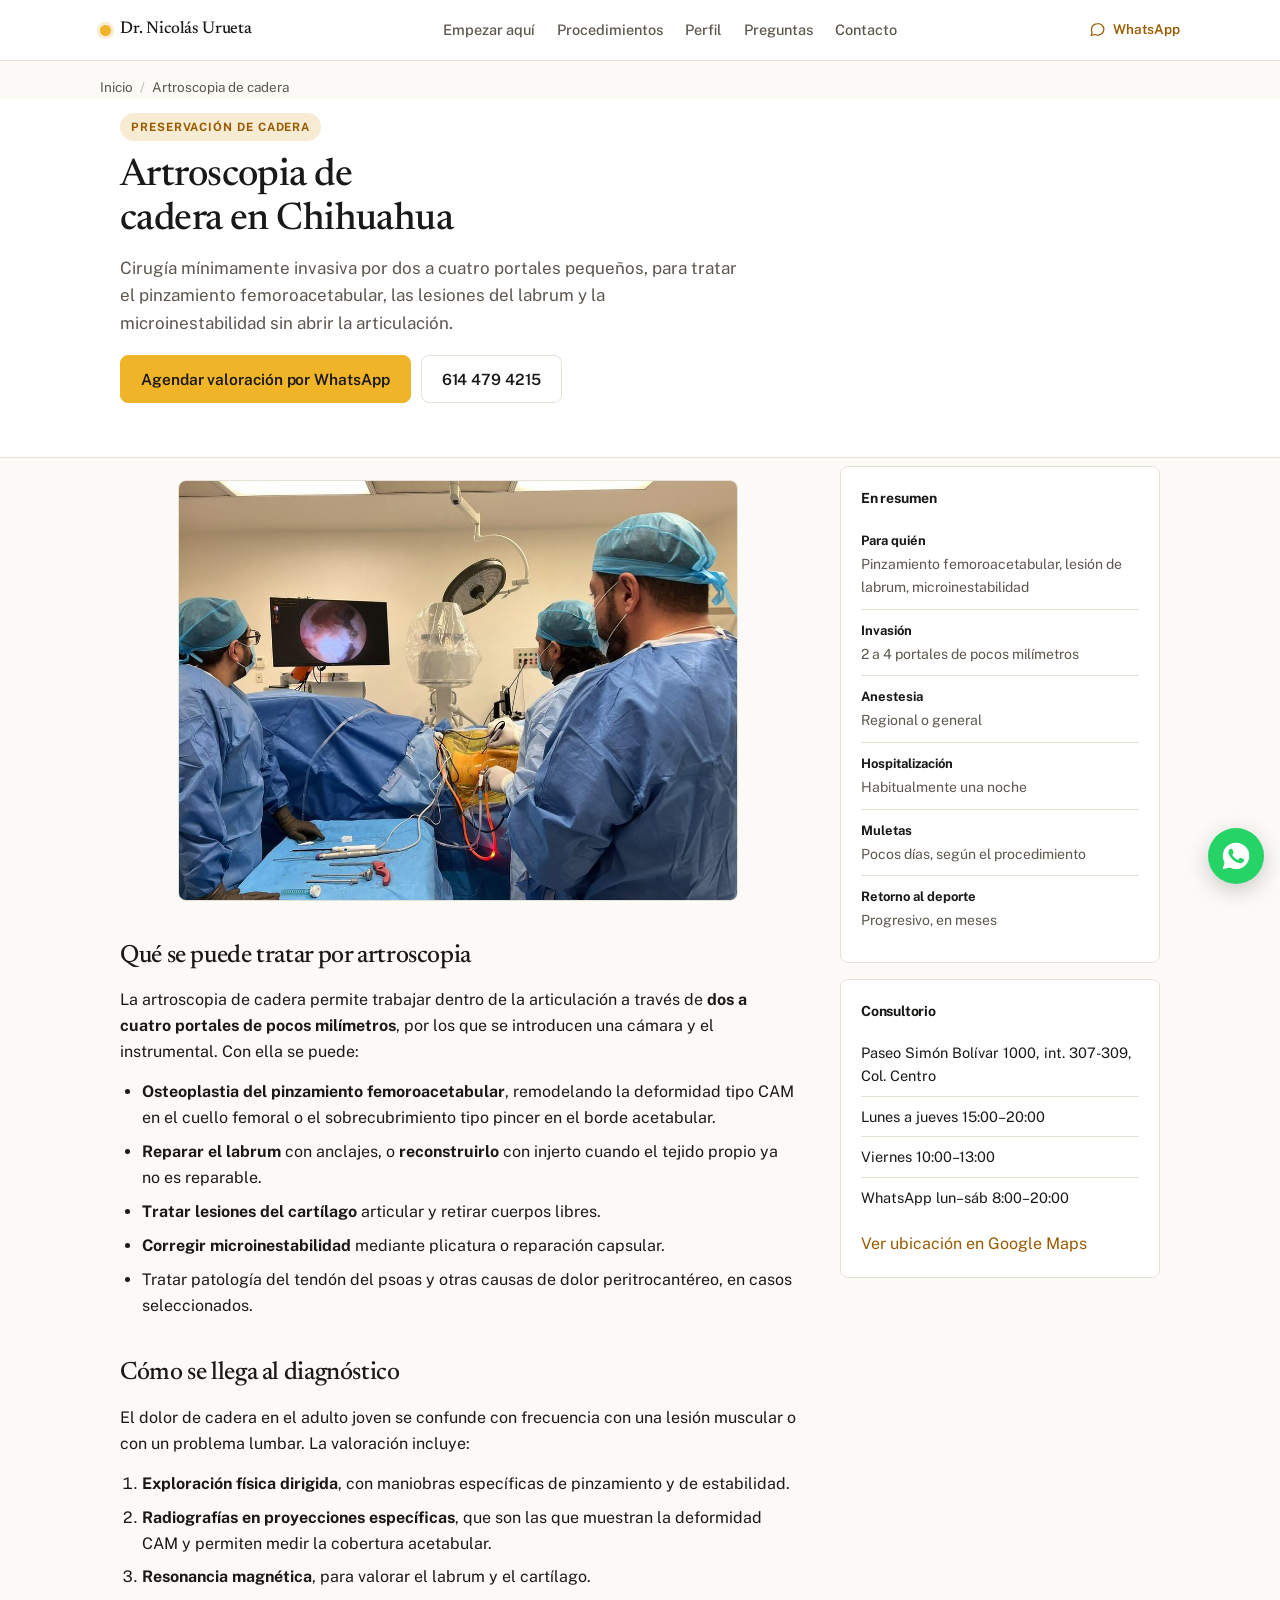
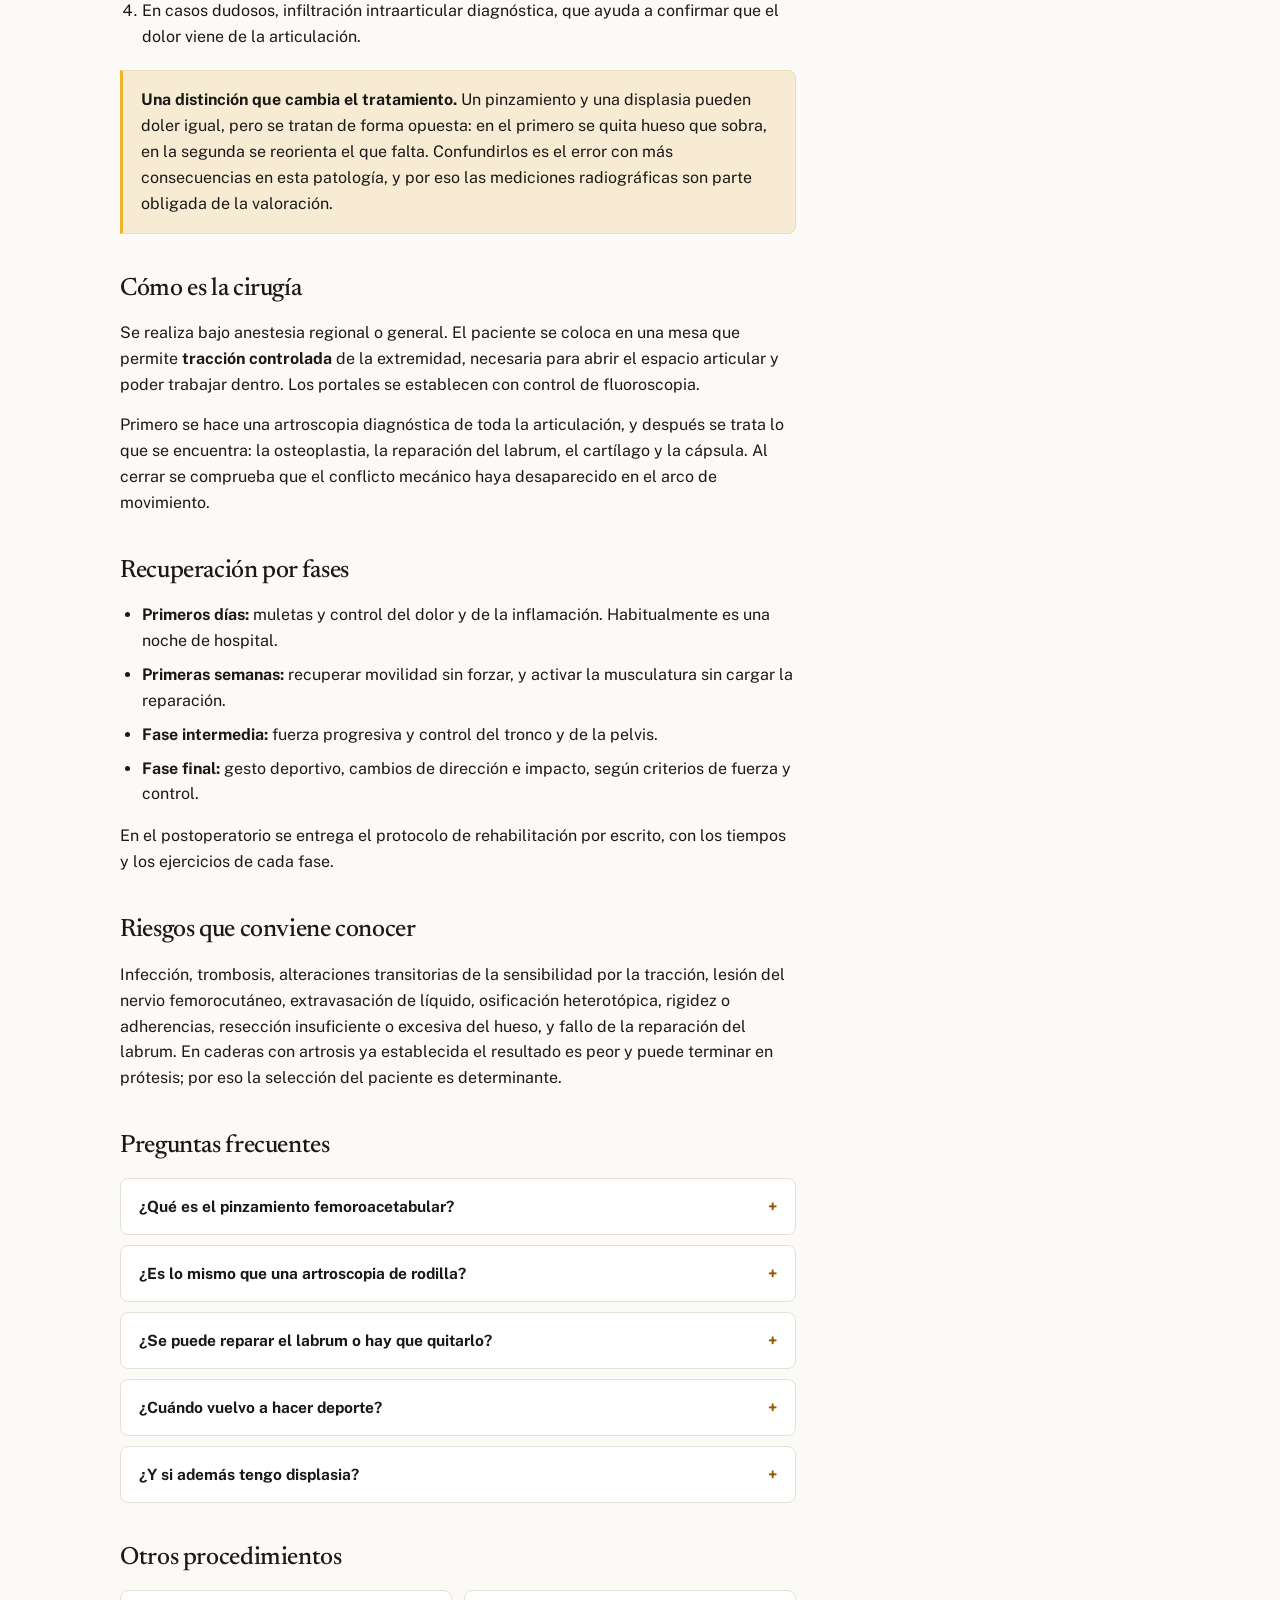
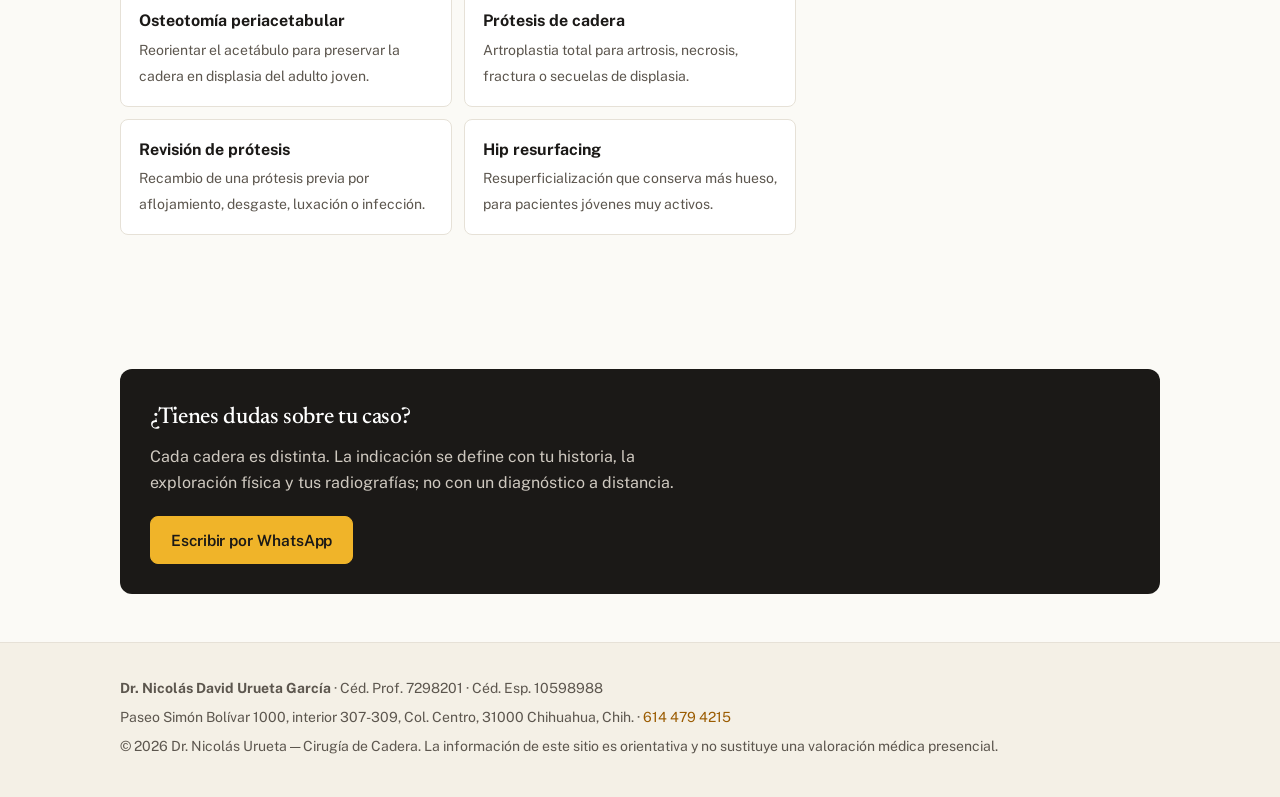
==== commit 786d5174: "Pacientes de Ciudad Juarez y foraneos: pagina nueva, franja en portada y estancias actualizadas" ====
--- a/artroscopia-de-cadera.html
+++ b/artroscopia-de-cadera.html
@@ -209,7 +209,7 @@
 
   <h2>Recuperación por fases</h2>
   <ul>
-    <li><strong>Primeros días:</strong> muletas y control del dolor y de la inflamación. La mayoría de los casos son ambulatorios o de una noche.</li>
+    <li><strong>Primeros días:</strong> muletas y control del dolor y de la inflamación. Habitualmente es una noche de hospital.</li>
     <li><strong>Primeras semanas:</strong> recuperar movilidad sin forzar, y activar la musculatura sin cargar la reparación.</li>
     <li><strong>Fase intermedia:</strong> fuerza progresiva y control del tronco y de la pelvis.</li>
     <li><strong>Fase final:</strong> gesto deportivo, cambios de dirección e impacto, según criterios de fuerza y control.</li>
@@ -229,7 +229,7 @@
   <div class="related"><a href="/osteotomia-periacetabular"><b>Osteotomía periacetabular</b><span>Reorientar el acetábulo para preservar la cadera en displasia del adulto joven.</span></a><a href="/protesis-de-cadera"><b>Prótesis de cadera</b><span>Artroplastia total para artrosis, necrosis, fractura o secuelas de displasia.</span></a><a href="/revision-de-protesis"><b>Revisión de prótesis</b><span>Recambio de una prótesis previa por aflojamiento, desgaste, luxación o infección.</span></a><a href="/hip-resurfacing"><b>Hip resurfacing</b><span>Resuperficialización que conserva más hueso, para pacientes jóvenes muy activos.</span></a></div>
       </div>
       <div class="aside">
-        <div class="card"><h4>En resumen</h4><div class="keyval" style="margin:0;border:none"><div><b>Para quién</b><span>Pinzamiento femoroacetabular, lesión de labrum, microinestabilidad</span></div><div><b>Invasión</b><span>2 a 4 portales de pocos milímetros</span></div><div><b>Anestesia</b><span>Regional o general</span></div><div><b>Hospitalización</b><span>Habitualmente ambulatoria o una noche</span></div><div><b>Muletas</b><span>Pocos días, según el procedimiento</span></div><div><b>Retorno al deporte</b><span>Progresivo, en meses</span></div></div></div>
+        <div class="card"><h4>En resumen</h4><div class="keyval" style="margin:0;border:none"><div><b>Para quién</b><span>Pinzamiento femoroacetabular, lesión de labrum, microinestabilidad</span></div><div><b>Invasión</b><span>2 a 4 portales de pocos milímetros</span></div><div><b>Anestesia</b><span>Regional o general</span></div><div><b>Hospitalización</b><span>Habitualmente una noche</span></div><div><b>Muletas</b><span>Pocos días, según el procedimiento</span></div><div><b>Retorno al deporte</b><span>Progresivo, en meses</span></div></div></div>
         <div class="card">
           <h4>Consultorio</h4>
           <ul>
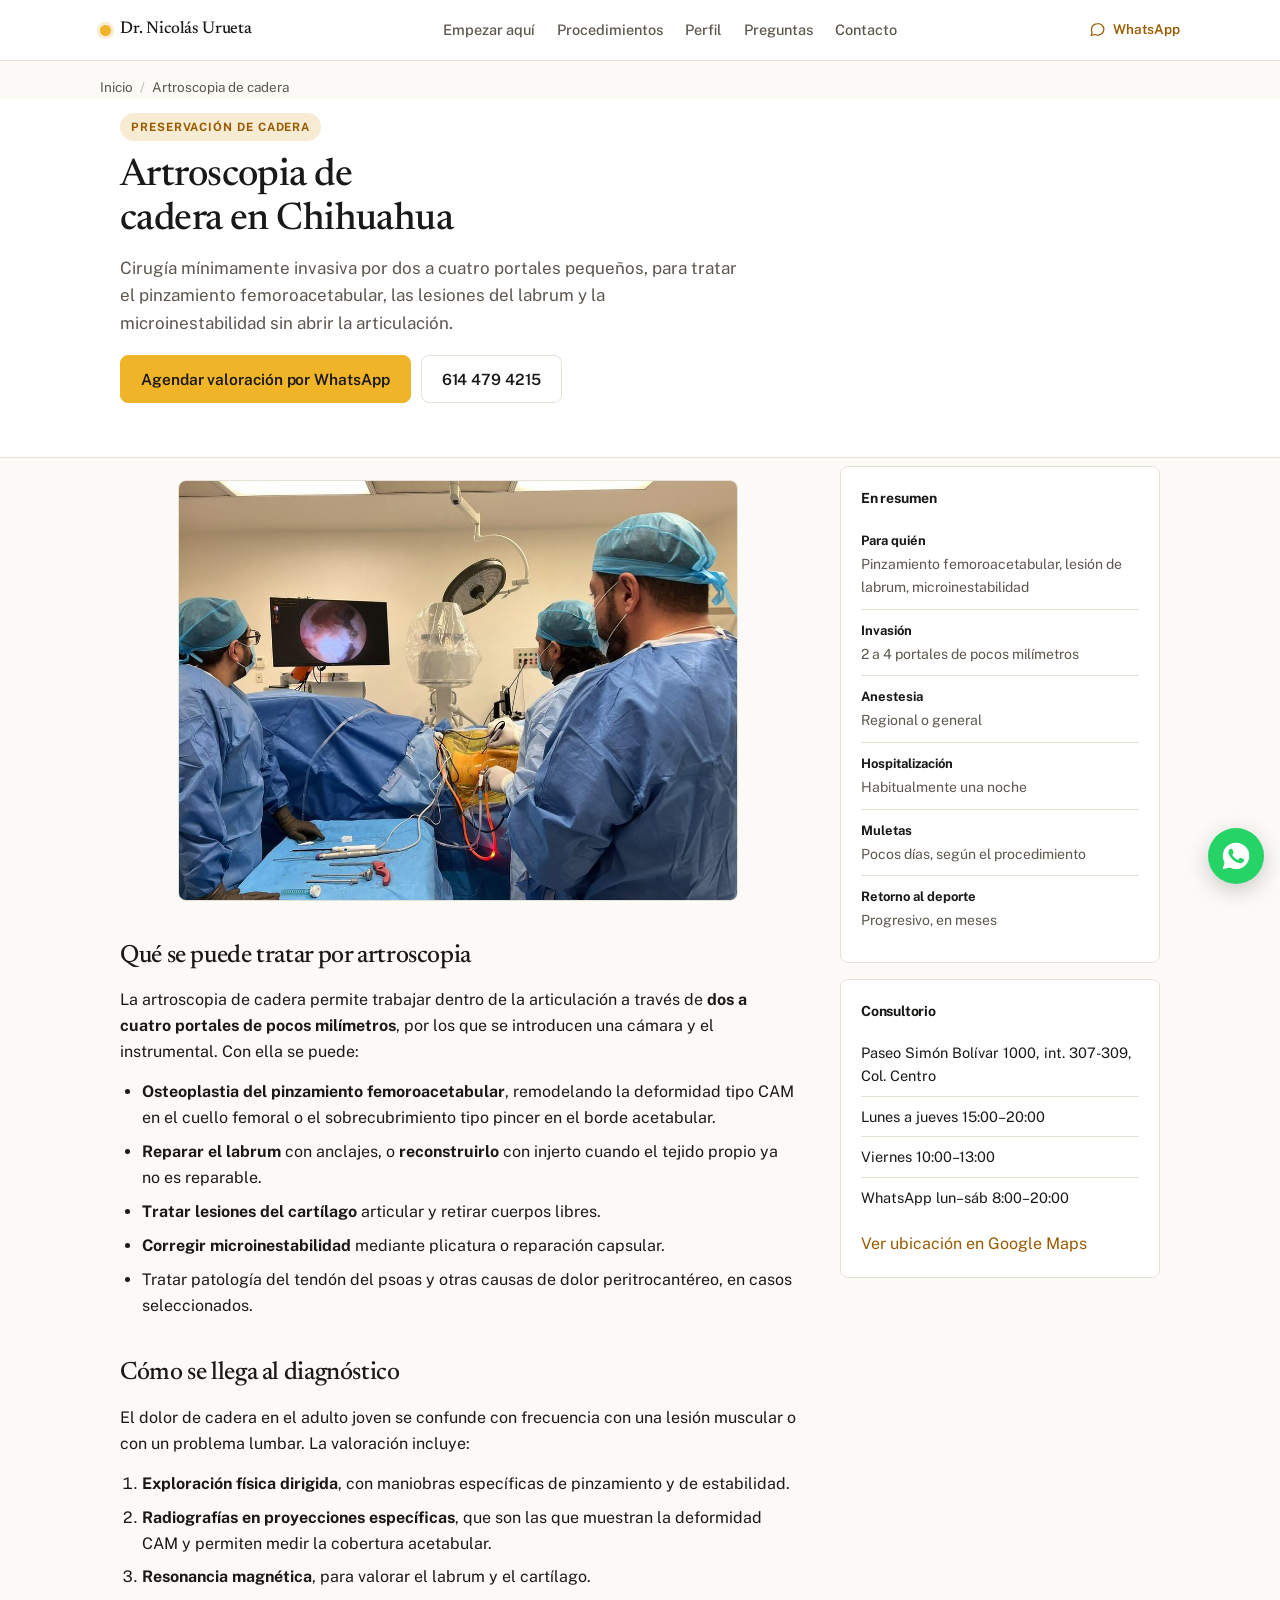
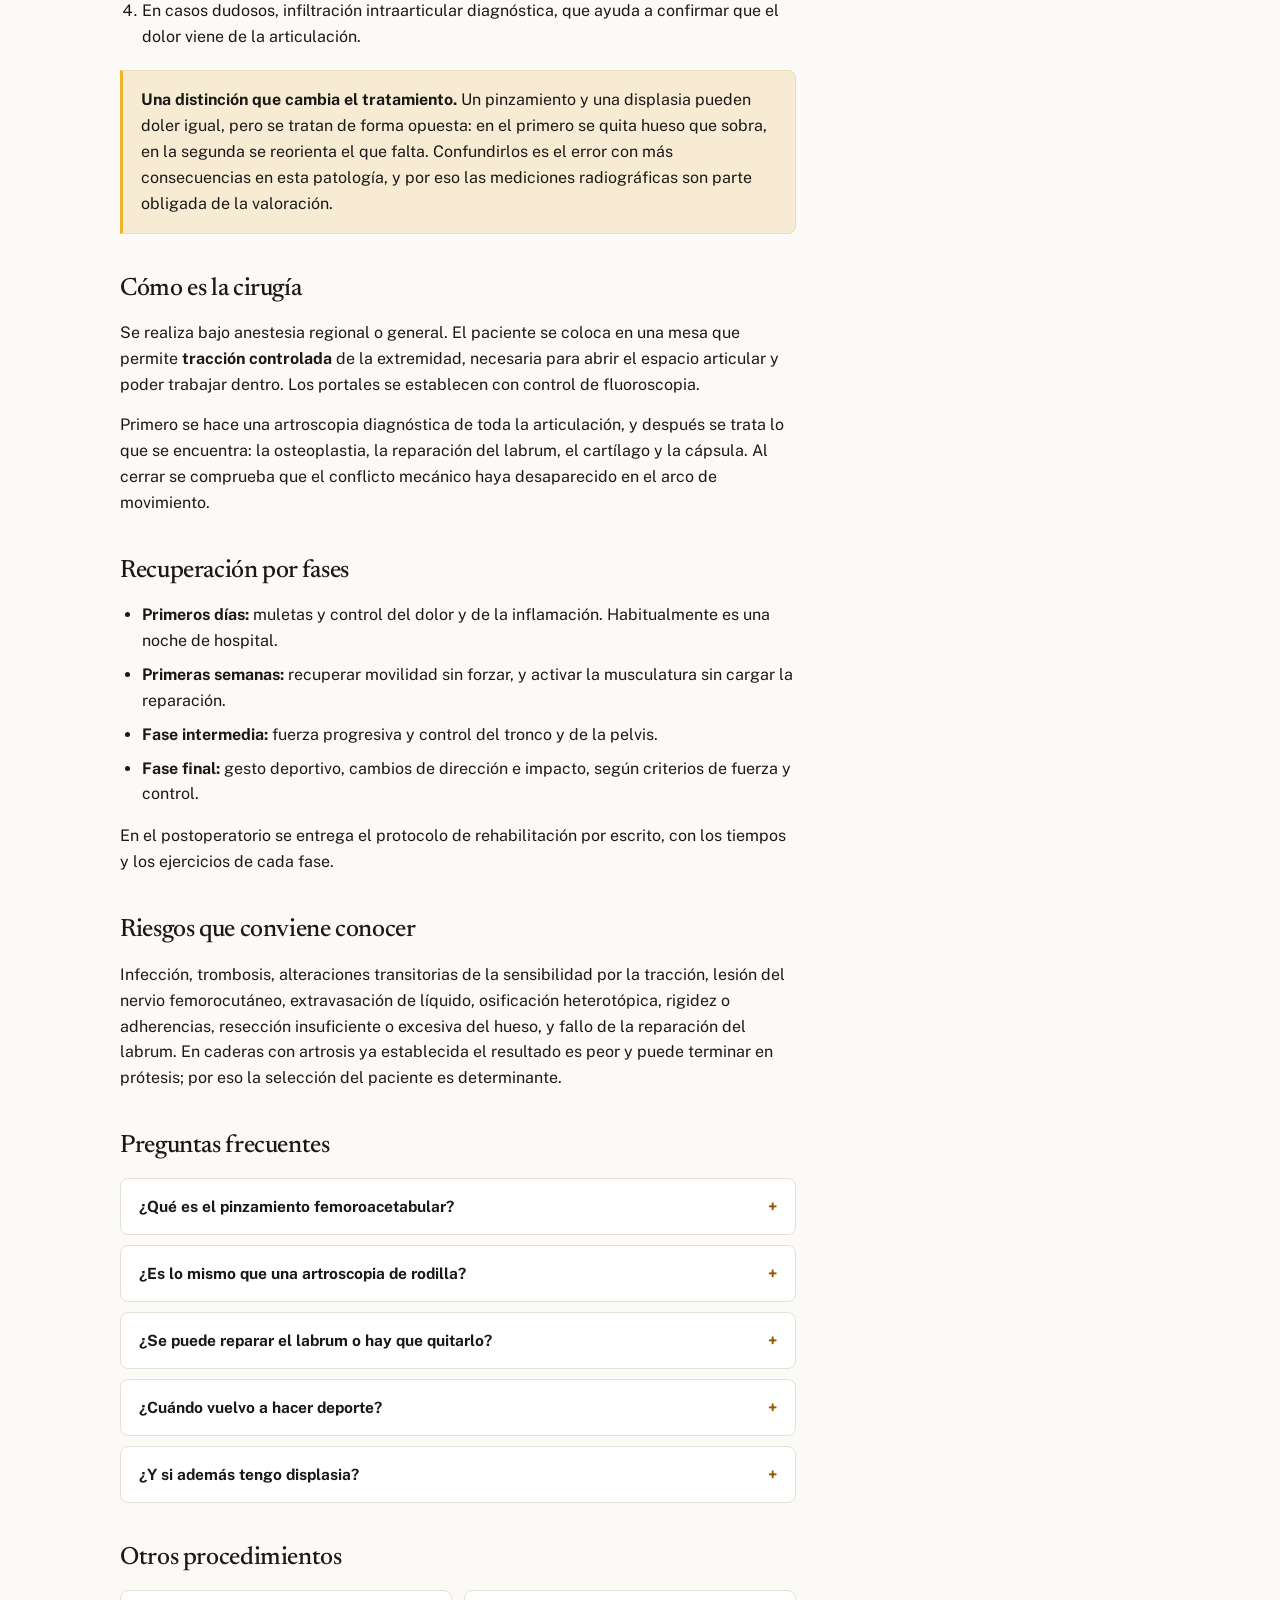
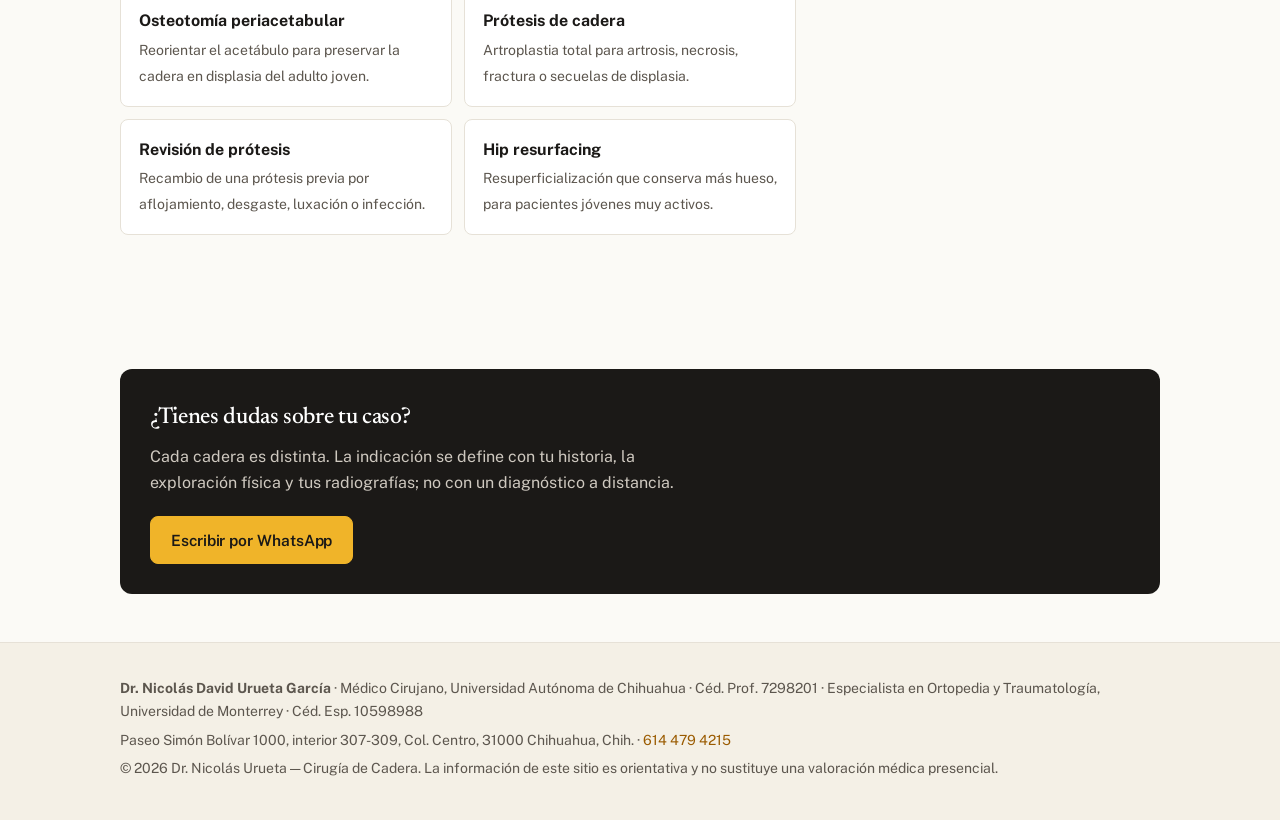
==== commit e035d615: "Leyenda COFEPRIS: universidades y cedulas en todas las paginas" ====
--- a/artroscopia-de-cadera.html
+++ b/artroscopia-de-cadera.html
@@ -256,7 +256,7 @@
 
   <footer>
     <div class="wrap">
-      <p class="muted" style="margin:0 0 6px"><strong>Dr. Nicolás David Urueta García</strong> · Céd. Prof. 7298201 · Céd. Esp. 10598988</p>
+      <p class="muted" style="margin:0 0 6px"><strong>Dr. Nicolás David Urueta García</strong> · Médico Cirujano, Universidad Autónoma de Chihuahua · Céd. Prof. 7298201 · Especialista en Ortopedia y Traumatología, Universidad de Monterrey · Céd. Esp. 10598988</p>
       <p class="muted" style="margin:0 0 6px">Paseo Simón Bolívar 1000, interior 307-309, Col. Centro, 31000 Chihuahua, Chih. · <a href="tel:+526144794215">614 479 4215</a></p>
       <p class="muted" style="margin:0">© <span id="y"></span> Dr. Nicolás Urueta — Cirugía de Cadera. La información de este sitio es orientativa y no sustituye una valoración médica presencial.</p>
     </div>
